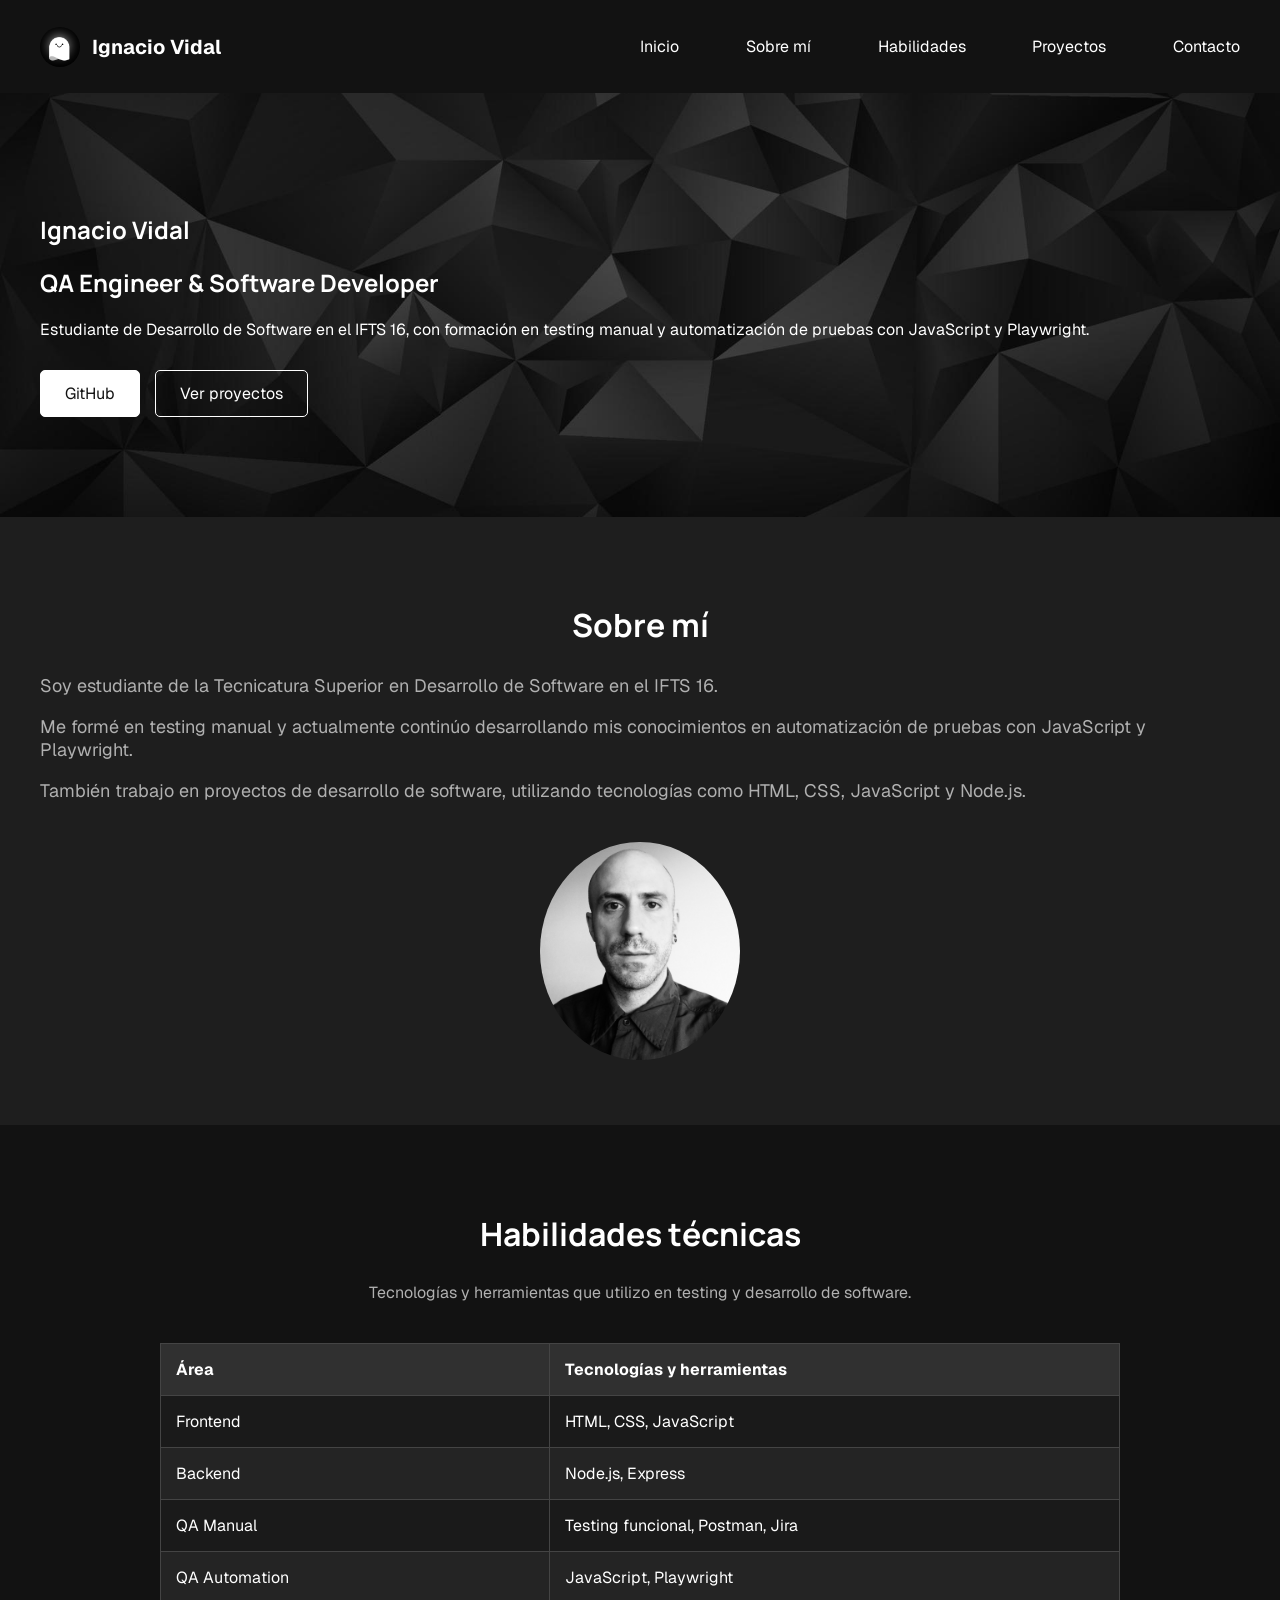
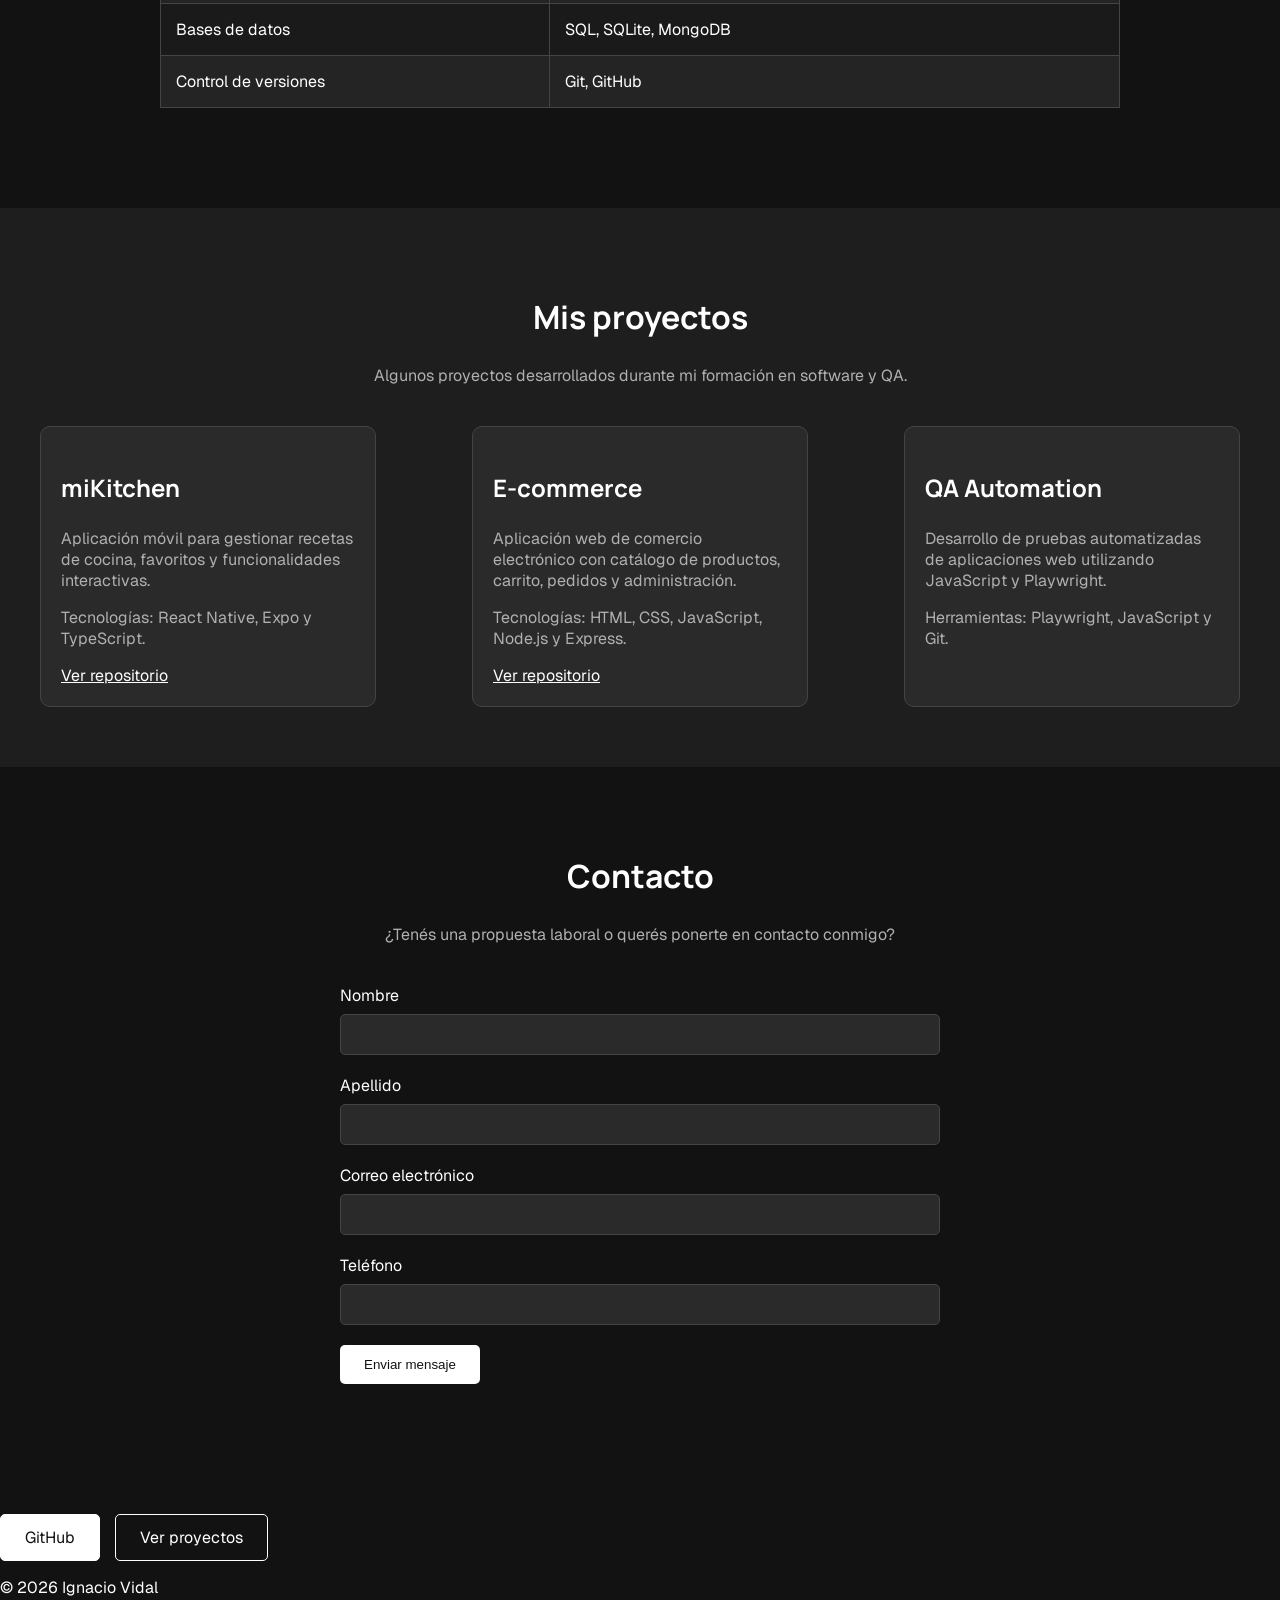
==== index.html @ 02740a3b "feat: improve portfolio design and responsive layout" ====
<!doctype html>
<html lang="es">
  <head>
    <meta charset="UTF-8" />
    <meta name="viewport" content="width=device-width, initial-scale=1.0" />

    <title>Ignacio Vidal | QA Engineer & Software Developer</title>

    <!-- Tipografías de Google Fonts -->
    <link rel="preconnect" href="https://fonts.googleapis.com" />
    <link rel="preconnect" href="https://fonts.gstatic.com" crossorigin />

    <link
      href="https://fonts.googleapis.com/css2?family=Geist:wght@400;500;600;700&family=Manrope:wght@400;500;600;700;800&display=swap"
      rel="stylesheet"
    />

    <!-- Favicon -->
    <link rel="icon" type="image/jpeg" href="./assets/img/logo.jpg" />

    <!-- CSS externo -->
    <link rel="stylesheet" href="./css/styles.css" />
  </head>
  <body>
    <!-- Encabezado y navegación -->

    <!-- Encabezado -->
    <header>
      <!-- Nombre del portfolio -->

      <div class="logo-container">
        <img src="./assets/img/logo.jpg" alt="Logo de Ignacio Vidal" />
        <p>Ignacio Vidal</p>
      </div>

      <!-- Menú de navegación -->
      <nav>
        <ul>
          <li><a href="#inicio">Inicio</a></li>
          <li><a href="#sobre-mi">Sobre mí</a></li>
          <li><a href="#habilidades">Habilidades</a></li>
          <li><a href="#proyectos">Proyectos</a></li>
          <li><a href="#contacto">Contacto</a></li>
        </ul>
      </nav>
    </header>

    <main>
      <!-- Sección de presentación -->
      <section id="inicio">
        <h1>Ignacio Vidal</h1>

        <h2>QA Engineer & Software Developer</h2>

        <p>
          Estudiante de Desarrollo de Software en el IFTS 16, con formación en
          testing manual y automatización de pruebas con JavaScript y
          Playwright.
        </p>

        <div class="enlaces-profesionales">
          <a
            href="https://github.com/ignaci0vidal"
            target="_blank"
            class="btn-primario"
          >
            GitHub
          </a>

          <a href="#proyectos" class="btn-secundario"> Ver proyectos </a>
        </div>
      </section>

      <!-- Sección Sobre mí -->
      <section id="sobre-mi">
        <h2>Sobre mí</h2>

        <p>
          Soy estudiante de la Tecnicatura Superior en Desarrollo de Software en
          el IFTS 16.
        </p>

        <p>
          Me formé en testing manual y actualmente continúo desarrollando mis
          conocimientos en automatización de pruebas con JavaScript y
          Playwright.
        </p>

        <p>
          También trabajo en proyectos de desarrollo de software, utilizando
          tecnologías como HTML, CSS, JavaScript y Node.js.
        </p>

        <div class="foto-perfil">
          <img
            src="./assets/img/perfil.jpg"
            alt="Fotografía de Ignacio Vidal"
          />
        </div>
      </section>

      <!-- Sección Habilidades -->
      <section id="habilidades">
        <h2>Habilidades técnicas</h2>

        <p>
          Tecnologías y herramientas que utilizo en testing y desarrollo de
          software.
        </p>

        <table>
          <thead>
            <tr>
              <th>Área</th>
              <th>Tecnologías y herramientas</th>
            </tr>
          </thead>

          <tbody>
            <tr>
              <td>Frontend</td>
              <td>HTML, CSS, JavaScript</td>
            </tr>

            <tr>
              <td>Backend</td>
              <td>Node.js, Express</td>
            </tr>

            <tr>
              <td>QA Manual</td>
              <td>Testing funcional, Postman, Jira</td>
            </tr>

            <tr>
              <td>QA Automation</td>
              <td>JavaScript, Playwright</td>
            </tr>

            <tr>
              <td>Bases de datos</td>
              <td>SQL, SQLite, MongoDB</td>
            </tr>

            <tr>
              <td>Control de versiones</td>
              <td>Git, GitHub</td>
            </tr>
          </tbody>
        </table>
      </section>

      <!-- Sección Proyectos -->
      <section id="proyectos">
        <h2>Mis proyectos</h2>

        <p>
          Algunos proyectos desarrollados durante mi formación en software y QA.
        </p>

        <!-- Contenedor de proyectos -->
        <div class="contenedor-proyectos">
          <!-- Proyecto 1 -->
          <div class="proyecto">
            <h3>miKitchen</h3>

            <p>
              Aplicación móvil para gestionar recetas de cocina, favoritos y
              funcionalidades interactivas.
            </p>

            <p>Tecnologías: React Native, Expo y TypeScript.</p>

            <a
              href="https://github.com/ignaci0vidal/ProyectoFinalMobile"
              target="_blank"
            >
              Ver repositorio
            </a>
          </div>

          <!-- Proyecto 2 -->
          <div class="proyecto">
            <h3>E-commerce</h3>

            <p>
              Aplicación web de comercio electrónico con catálogo de productos,
              carrito, pedidos y administración.
            </p>

            <p>Tecnologías: HTML, CSS, JavaScript, Node.js y Express.</p>

            <a
              href="https://github.com/LuCorral/IFT16--Ing.Software-Ecommerce"
              target="_blank"
            >
              Ver repositorio
            </a>
          </div>

          <!-- Proyecto 3 -->
          <div class="proyecto">
            <h3>QA Automation</h3>

            <p>
              Desarrollo de pruebas automatizadas de aplicaciones web utilizando
              JavaScript y Playwright.
            </p>

            <p>Herramientas: Playwright, JavaScript y Git.</p>
          </div>
        </div>
      </section>

      <!-- Sección Contacto -->
      <section id="contacto">
        <h2>Contacto</h2>

        <p>
          ¿Tenés una propuesta laboral o querés ponerte en contacto conmigo?
        </p>

        <!-- Formulario de contacto -->
        <form>
          <div>
            <label for="nombre">Nombre</label>
            <input type="text" id="nombre" name="nombre" />
          </div>

          <div>
            <label for="apellido">Apellido</label>
            <input type="text" id="apellido" name="apellido" />
          </div>

          <div>
            <label for="email">Correo electrónico</label>
            <input type="email" id="email" name="email" />
          </div>

          <div>
            <label for="telefono">Teléfono</label>
            <input type="tel" id="telefono" name="telefono" />
          </div>

          <button type="button">Enviar mensaje</button>
        </form>
      </section>

      <!-- Enlaces de la portada -->
      <div class="enlaces-profesionales">
        <a
          href="https://github.com/ignaci0vidal"
          target="_blank"
          class="btn-primario"
        >
          GitHub
        </a>

        <a href="#proyectos" class="btn-secundario"> Ver proyectos </a>
      </div>
    </main>

    <!-- Pie de página -->
    <footer>
      <p>© 2026 Ignacio Vidal</p>
    </footer>
  </body>
</html>
---- css/styles.css ----
/* Estilos generales */

* {
  box-sizing: border-box;
}

body {
  margin: 0;
  font-family: 'Geist', Arial, sans-serif;
  background-color: #121212;
  color: #ffffff;
}
/* Tipografía de títulos */

h1,
h2,
h3 {
  font-family: 'Manrope', Arial, sans-serif;
  font-weight: 700;
}

/* Sección de inicio */

#inicio {
  padding: 100px 40px;
  background-image: url('../assets/img/banner.jpg');
  background-size: cover;
  background-position: center;
  background-repeat: no-repeat;
}

/* Encabezado */

header {
  display: flex;
  align-items: center;
  justify-content: space-between;
  padding: 20px 40px;
}

/* Logo del encabezado */

.logo-container {
  display: flex;
  align-items: center;
  gap: 12px;
  font-size: 20px;
  font-weight: bold;
}

.logo-container img {
  width: 40px;
  height: 40px;
  border-radius: 50%;
}

.logo-container p {
  margin: 0;
}

header nav {
  width: 50%;
}

header ul {
  display: flex;
  justify-content: space-between;
  list-style-type: none;
  padding-left: 0;
}

header a {
  color: #ffffff;
  text-decoration: none;
}

/* Sección Sobre mí */

#sobre-mi {
  background-color: #1e1e1e;
  padding: 60px 40px;
}

#sobre-mi h2 {
  font-size: 2rem;
  text-align: center;
}

#sobre-mi p {
  color: #b0b0b0;
  font-size: 18px;
}

.foto-perfil {
  text-align: center;
  margin-top: 40px;
}

.foto-perfil img {
  width: 200px;
  border-radius: 50%;
}

/* Sección Habilidades */

#habilidades {
  padding: 60px 40px;
}

#habilidades h2 {
  font-size: 2rem;
  text-align: center;
}

#habilidades p {
  color: #b0b0b0;
  text-align: center;
}

/* Tabla de tecnologías */

table {
  width: 80%;
  margin: 40px auto;
  border-collapse: collapse;
}

th,
td {
  padding: 15px;
  border: 1px solid #444444;
  text-align: left;
}

th {
  background-color: #303030;
  color: #ffffff;
}

/* Filas pares */
tr:nth-child(even) {
  background-color: #242424;
}

/* Filas impares */
tr:nth-child(odd) {
  background-color: #1a1a1a;
}

/* Sección Proyectos */

#proyectos {
  background-color: #1e1e1e;
  padding: 60px 40px;
}

#proyectos h2 {
  font-size: 2rem;
  text-align: center;
}

#proyectos > p {
  text-align: center;
  color: #b0b0b0;
}

/* Contenedor de tarjetas */

.contenedor-proyectos {
  display: flex;
  justify-content: space-between;
  margin-top: 40px;
}

/* Tarjetas individuales */

.proyecto {
  background-color: #2a2a2a;
  width: 28%;
  padding: 20px;
  border: 1px solid #444444;
  border-radius: 10px;
}

.proyecto h3 {
  font-size: 24px;
}

.proyecto p {
  color: #b0b0b0;
}

.proyecto a {
  color: #ffffff;
}

/* Sección Contacto */

#contacto {
  padding: 60px 40px;
  text-align: center;
}

#contacto h2 {
  font-size: 2rem;
}

#contacto p {
  color: #b0b0b0;
}

/* Formulario */

form {
  width: 50%;
  margin: 40px auto;
  text-align: left;
}

form div {
  margin-bottom: 20px;
}

form label {
  display: block;
  margin-bottom: 8px;
}

form input {
  width: 100%;
  padding: 12px;
  background-color: #2a2a2a;
  color: #ffffff;
  border: 1px solid #444444;
  border-radius: 5px;
  box-sizing: border-box;
}

form button {
  background-color: #ffffff;
  color: #121212;
  padding: 12px 24px;
  border: none;
  border-radius: 5px;
}

/* Enlaces de la portada */

.enlaces-profesionales {
  display: flex;
  gap: 15px;
  margin-top: 30px;
}

/* Botón principal */

.btn-primario:link,
.btn-primario:visited {
  background-color: #ffffff;
  color: #121212;
  padding: 12px 24px;
  border: 1px solid #ffffff;
  border-radius: 5px;
  text-decoration: none;
}

/* Botón secundario */

.btn-secundario:link,
.btn-secundario:visited {
  background-color: transparent;
  color: #ffffff;
  padding: 12px 24px;
  border: 1px solid #ffffff;
  border-radius: 5px;
  text-decoration: none;
}

/* Efecto al pasar el mouse */

.btn-primario:hover {
  background-color: #cccccc;
}

.btn-secundario:hover {
  background-color: #333333;
}

/* Efecto al presionar */

.btn-primario:active,
.btn-secundario:active {
  opacity: 0.6;
}

/*//////////////// responsive ////////////////*/

/* Tablet vertical */

@media (max-width: 768px) {
  header {
    flex-direction: column;
    align-items: center;
  }

  header nav {
    width: 100%;
  }

  header ul {
    flex-wrap: wrap;
    justify-content: center;
    gap: 15px;
  }

  .contenedor-proyectos {
    flex-wrap: wrap;
    justify-content: center;
  }

  .proyecto {
    width: 40%;
  }

  form {
    width: 80%;
  }
}

/*MOBILE 480px */

@media (max-width: 480px) {
  /* Encabezado */
  header {
    padding: 20px;
  }

  header ul {
    flex-wrap: wrap;
    justify-content: center;
    gap: 15px;
  }

  /* Secciones */
  #inicio,
  #sobre-mi,
  #habilidades,
  #proyectos,
  #contacto {
    padding: 40px 20px;
  }

  /* Títulos */
  #inicio h1 {
    font-size: 2rem;
  }

  #inicio h2 {
    font-size: 1.5rem;
  }

  /* Proyectos */
  .contenedor-proyectos {
    flex-direction: column;
    align-items: center;
  }

  .proyecto {
    width: 100%;
  }

  /* Tabla */
  table {
    width: 100%;
  }

  th,
  td {
    padding: 8px;
    font-size: 14px;
  }

  /* Formulario */
  form {
    width: 100%;
  }
}
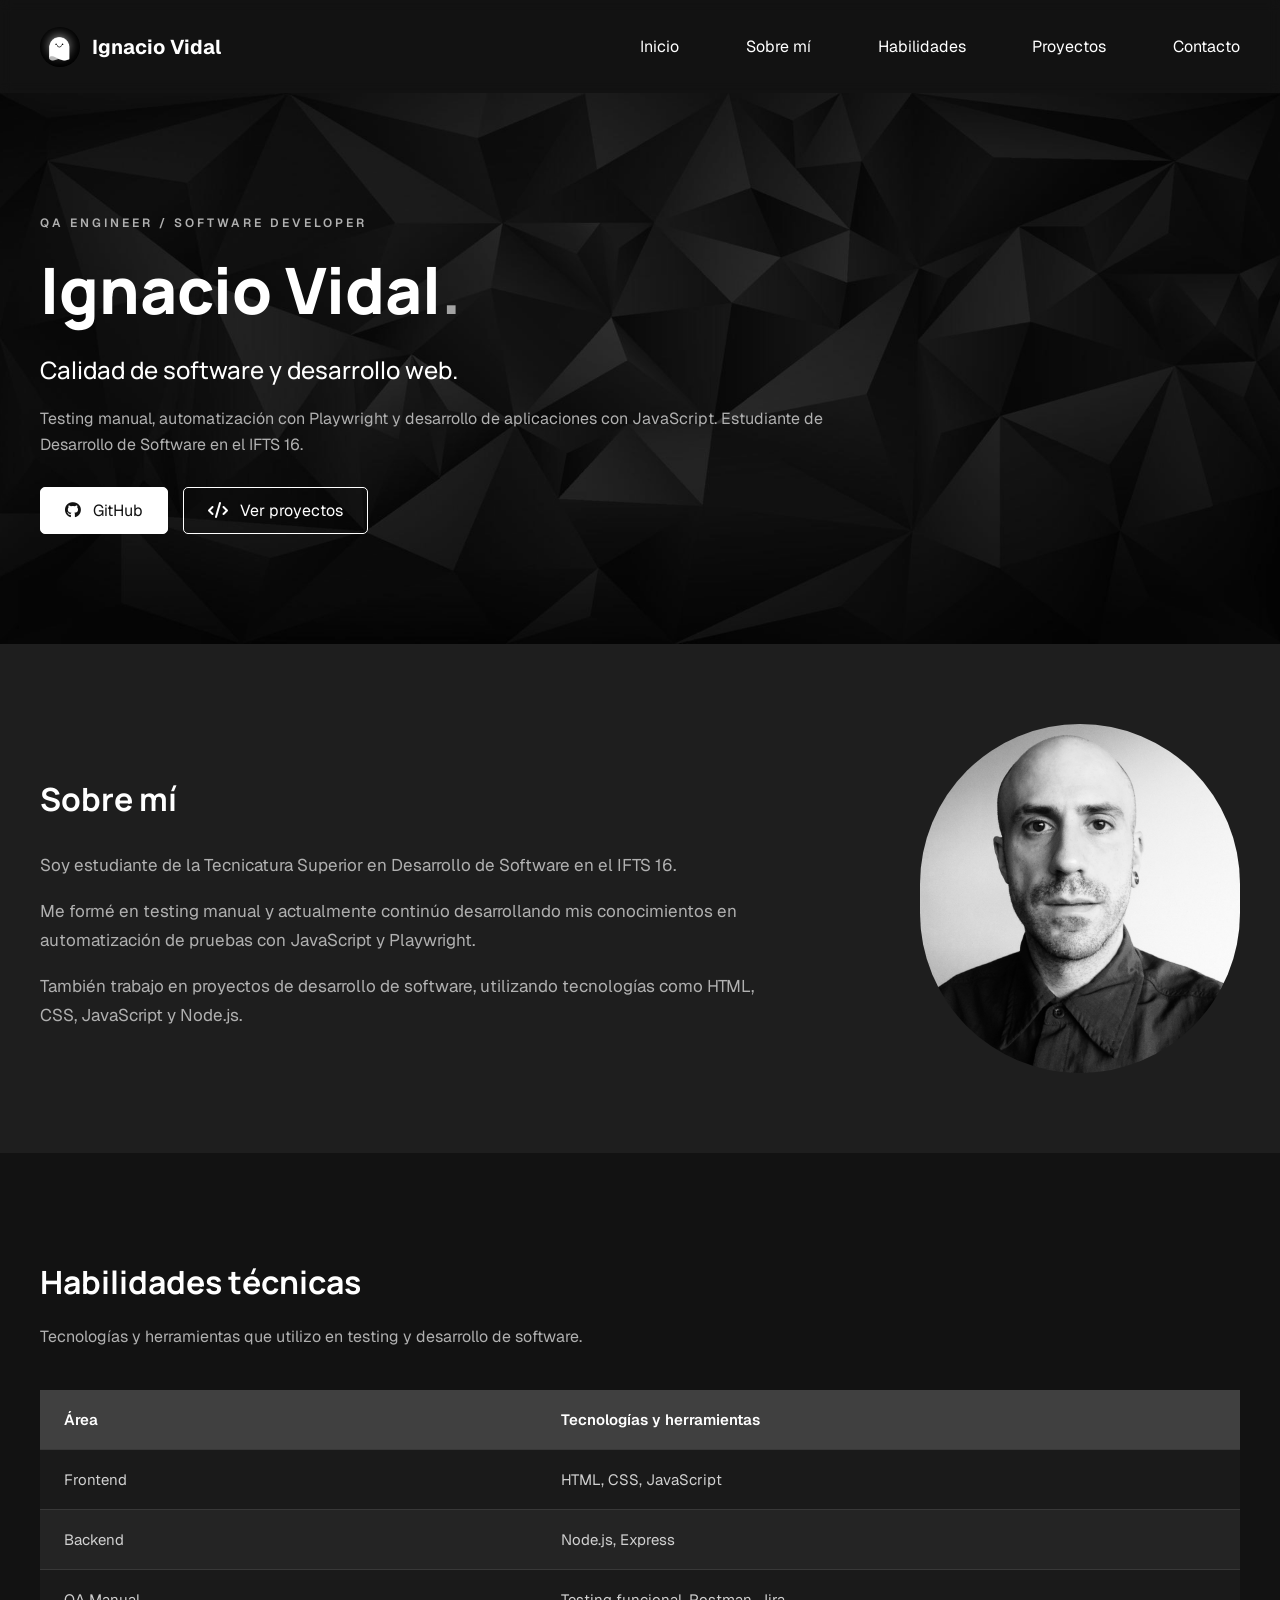
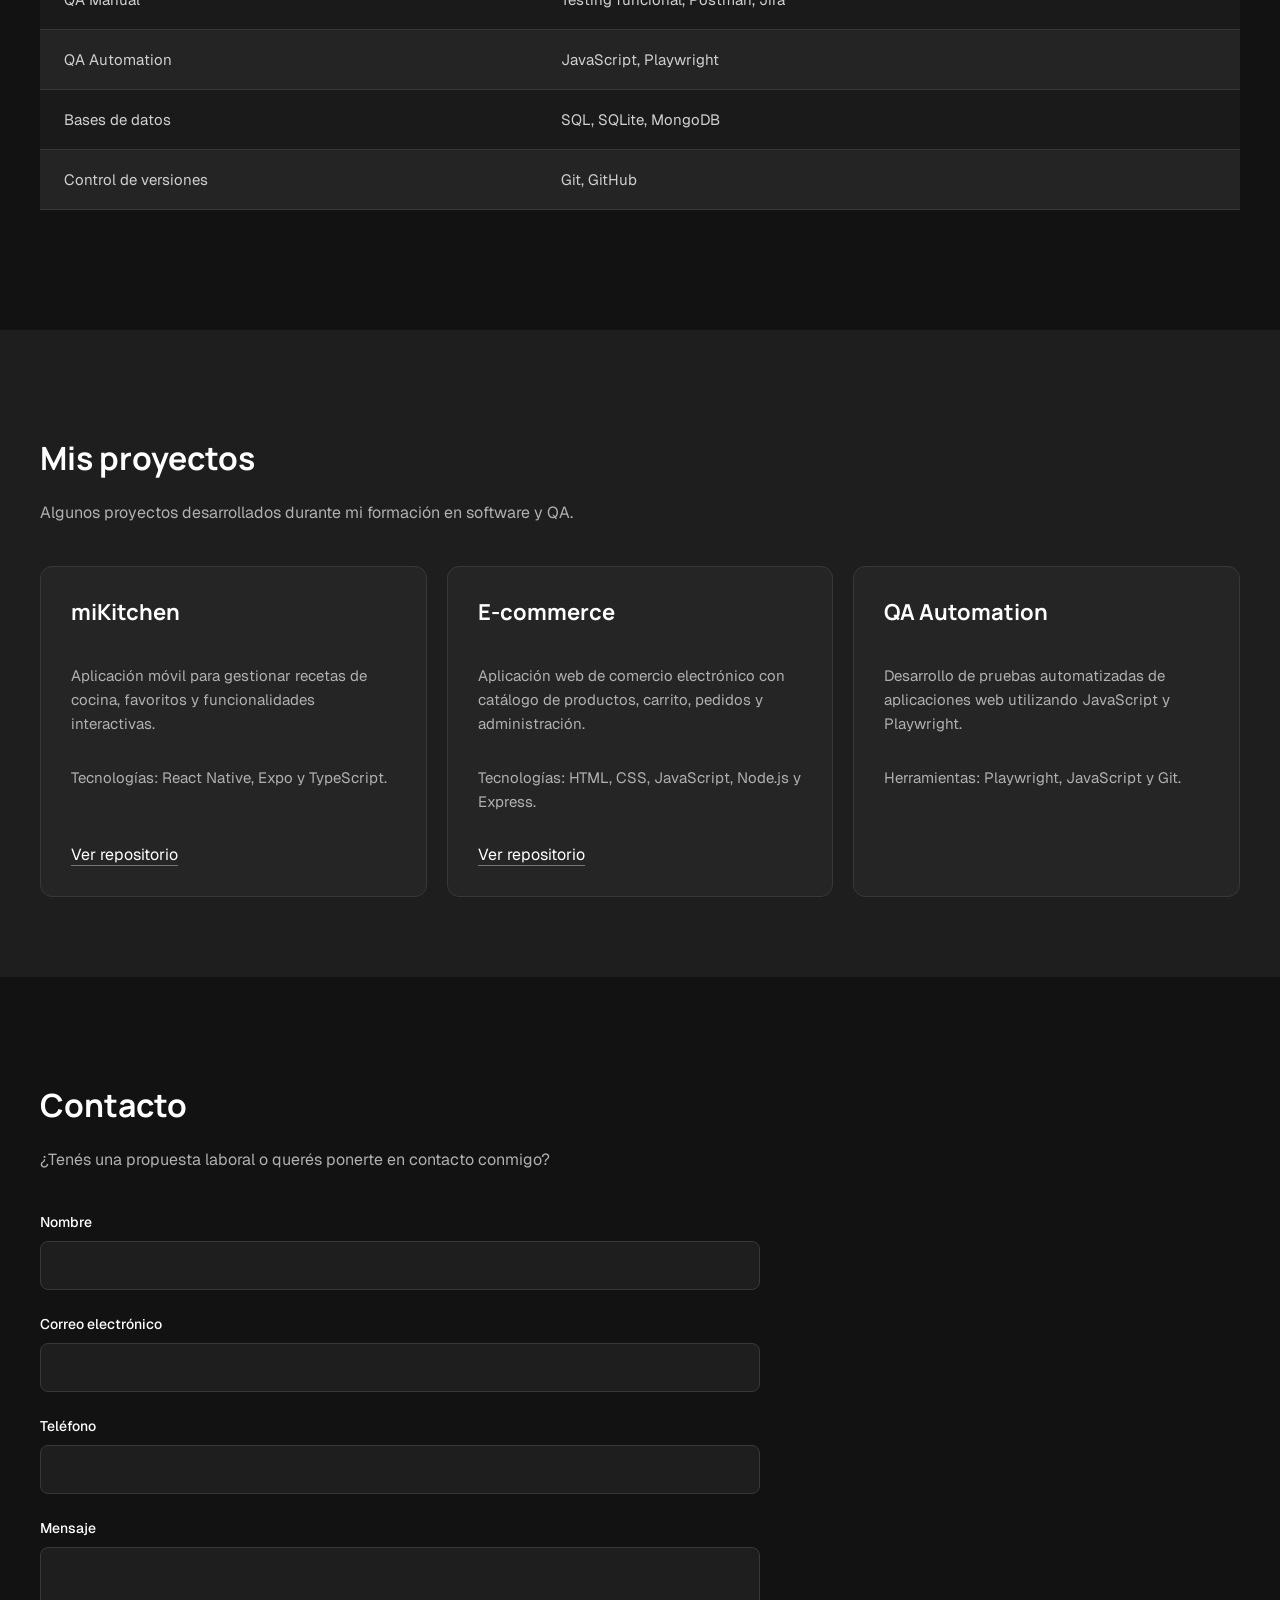
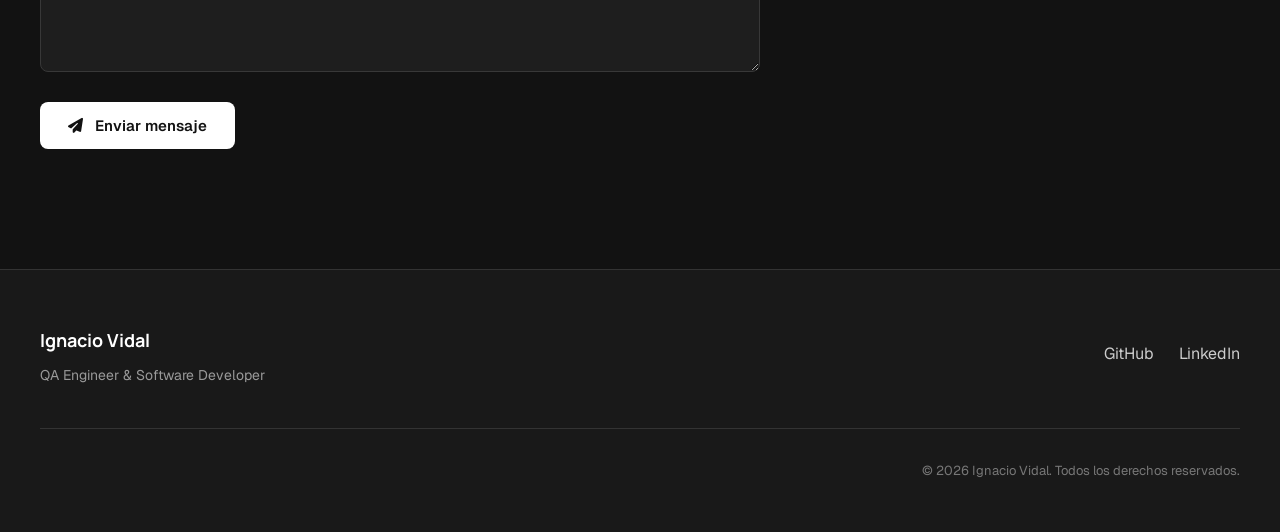
==== commit d6b58332: "mejoras globales" ====
--- a/index.html
+++ b/index.html
@@ -17,10 +17,16 @@
 
     <!-- Favicon -->
     <link rel="icon" type="image/jpeg" href="./assets/img/logo.jpg" />
+    <!-- Iconos Font Awesome -->
+    <link
+      rel="stylesheet"
+      href="https://cdnjs.cloudflare.com/ajax/libs/font-awesome/6.7.2/css/all.min.css"
+    />
 
     <!-- CSS externo -->
     <link rel="stylesheet" href="./css/styles.css" />
   </head>
+
   <body>
     <!-- Encabezado y navegación -->
 
@@ -47,55 +53,70 @@
 
     <main>
       <!-- Sección de presentación -->
+
+      <!-- Sección de presentación -->
       <section id="inicio">
-        <h1>Ignacio Vidal</h1>
-
-        <h2>QA Engineer & Software Developer</h2>
-
-        <p>
-          Estudiante de Desarrollo de Software en el IFTS 16, con formación en
-          testing manual y automatización de pruebas con JavaScript y
-          Playwright.
-        </p>
-
-        <div class="enlaces-profesionales">
-          <a
-            href="https://github.com/ignaci0vidal"
-            target="_blank"
-            class="btn-primario"
-          >
-            GitHub
-          </a>
-
-          <a href="#proyectos" class="btn-secundario"> Ver proyectos </a>
-        </div>
-      </section>
-
-      <!-- Sección Sobre mí -->
+        <div class="presentacion">
+          <p class="presentacion-etiqueta">QA ENGINEER / SOFTWARE DEVELOPER</p>
+
+          <h1>Ignacio Vidal<span class="punto">.</span></h1>
+
+          <h2>Calidad de software y desarrollo web.</h2>
+
+          <p class="presentacion-descripcion">
+            Testing manual, automatización con Playwright y desarrollo de
+            aplicaciones con JavaScript. Estudiante de Desarrollo de Software en
+            el IFTS 16.
+          </p>
+
+          
+<div class="enlaces-profesionales">
+
+    <a href="https://github.com/ignaci0vidal"
+       target="_blank"
+       class="btn-primario">
+        <i class="fa-brands fa-github"></i>
+        GitHub
+    </a>
+
+    <a href="#proyectos"
+       class="btn-secundario">
+        <i class="fa-solid fa-code"></i>
+        Ver proyectos
+    </a>
+
+</div>
+
+      </section>
+
       <section id="sobre-mi">
-        <h2>Sobre mí</h2>
-
-        <p>
-          Soy estudiante de la Tecnicatura Superior en Desarrollo de Software en
-          el IFTS 16.
-        </p>
-
-        <p>
-          Me formé en testing manual y actualmente continúo desarrollando mis
-          conocimientos en automatización de pruebas con JavaScript y
-          Playwright.
-        </p>
-
-        <p>
-          También trabajo en proyectos de desarrollo de software, utilizando
-          tecnologías como HTML, CSS, JavaScript y Node.js.
-        </p>
-
-        <div class="foto-perfil">
-          <img
-            src="./assets/img/perfil.jpg"
-            alt="Fotografía de Ignacio Vidal"
-          />
+        <div class="contenedor-sobre-mi">
+          <div class="sobre-mi-texto">
+            <h2>Sobre mí</h2>
+
+            <p>
+              Soy estudiante de la Tecnicatura Superior en Desarrollo de
+              Software en el IFTS 16.
+            </p>
+
+            <p>
+              Me formé en testing manual y actualmente continúo desarrollando
+              mis conocimientos en automatización de pruebas con JavaScript y
+              Playwright.
+            </p>
+
+            <p>
+              También trabajo en proyectos de desarrollo de software, utilizando
+              tecnologías como HTML, CSS, JavaScript y Node.js.
+            </p>
+          </div>
+
+          <div class="foto-perfil">
+            <img
+              src="./assets/img/perfil.jpg"
+              alt="Fotografía de Ignacio Vidal"
+            />
+          </div>
         </div>
       </section>
 
@@ -222,47 +243,65 @@
 
         <!-- Formulario de contacto -->
         <form>
-          <div>
-            <label for="nombre">Nombre</label>
-            <input type="text" id="nombre" name="nombre" />
-          </div>
-
-          <div>
-            <label for="apellido">Apellido</label>
-            <input type="text" id="apellido" name="apellido" />
-          </div>
-
-          <div>
-            <label for="email">Correo electrónico</label>
-            <input type="email" id="email" name="email" />
-          </div>
-
-          <div>
-            <label for="telefono">Teléfono</label>
-            <input type="tel" id="telefono" name="telefono" />
-          </div>
-
-          <button type="button">Enviar mensaje</button>
+          <!-- Formulario de contacto -->
+          <form>
+            <div>
+              <label for="nombre">Nombre</label>
+              <input type="text" id="nombre" name="nombre" />
+            </div>
+
+            <div>
+              <label for="email">Correo electrónico</label>
+              <input type="email" id="email" name="email" />
+            </div>
+
+            <div>
+              <label for="telefono">Teléfono</label>
+              <input type="tel" id="telefono" name="telefono" />
+            </div>
+
+            <div>
+              <label for="mensaje">Mensaje</label>
+              <textarea id="mensaje" name="mensaje" rows="5"></textarea>
+            </div>
+
+            <button type="button">
+    <i class="fa-solid fa-paper-plane"></i>
+    Enviar mensaje
+</button>
+          </form>
         </form>
       </section>
-
-      <!-- Enlaces de la portada -->
-      <div class="enlaces-profesionales">
-        <a
-          href="https://github.com/ignaci0vidal"
-          target="_blank"
-          class="btn-primario"
-        >
-          GitHub
-        </a>
-
-        <a href="#proyectos" class="btn-secundario"> Ver proyectos </a>
-      </div>
     </main>
 
     <!-- Pie de página -->
     <footer>
-      <p>© 2026 Ignacio Vidal</p>
+      <div class="footer-contenido">
+        <!-- Información personal -->
+        <div class="footer-info">
+          <h3>Ignacio Vidal</h3>
+          <p>QA Engineer & Software Developer</p>
+        </div>
+
+        <!-- Enlaces profesionales -->
+        <nav class="footer-enlaces">
+          <ul>
+            <li>
+              <a href="https://github.com/ignaci0vidal" target="_blank">
+                GitHub
+              </a>
+            </li>
+
+            <li>
+              <a href="https://www.linkedin.com/" target="_blank"> LinkedIn </a>
+            </li>
+          </ul>
+        </nav>
+      </div>
+
+      <div class="footer-copyright">
+        <p>© 2026 Ignacio Vidal. Todos los derechos reservados.</p>
+      </div>
     </footer>
   </body>
 </html>
--- a/css/styles.css
+++ b/css/styles.css
@@ -19,229 +19,405 @@
   font-weight: 700;
 }
 
-/* Sección de inicio */
+/* Encabezado */
+
+header {
+  display: flex;
+  align-items: center;
+  justify-content: space-between;
+  padding: 20px 40px;
+
+  position: sticky;
+  top: 0;
+  z-index: 10;
+
+  background-color: rgba(0, 0, 0, 0);
+  backdrop-filter: blur(6px);
+}
+
+/* Logo del encabezado */
+
+.logo-container {
+  display: flex;
+  align-items: center;
+  gap: 12px;
+  font-size: 20px;
+  font-weight: bold;
+}
+
+.logo-container img {
+  width: 40px;
+  height: 40px;
+  border-radius: 50%;
+}
+
+.logo-container p {
+  margin: 0;
+}
+
+header nav {
+  width: 50%;
+}
+
+header ul {
+  display: flex;
+  justify-content: space-between;
+  list-style-type: none;
+  padding-left: 0;
+}
+
+header a {
+  color: #ffffff;
+  text-decoration: none;
+}
+/*//////////////// PORTADA ////////////////*/
 
 #inicio {
-  padding: 100px 40px;
+  position: relative;
+  padding: 110px 40px;
   background-image: url('../assets/img/banner.jpg');
   background-size: cover;
   background-position: center;
   background-repeat: no-repeat;
 }
 
-/* Encabezado */
-
-header {
-  display: flex;
+/* Capa oscura sobre el banner */
+
+#inicio::before {
+  content: '';
+  position: absolute;
+  top: 0;
+  left: 0;
+  width: 100%;
+  height: 100%;
+  background-color: #000000;
+  opacity: 0.35;
+  z-index: 1;
+}
+
+/* Contenido por encima del fondo */
+
+.presentacion {
+  position: relative;
+  z-index: 2;
+  width: 70%;
+}
+
+.presentacion {
+  width: 70%;
+}
+
+.presentacion-etiqueta {
+  font-size: 12px;
+  font-weight: 600;
+  letter-spacing: 3px;
+  color: #b0b0b0;
+}
+
+#inicio h1 {
+  font-family: 'Manrope', Arial, sans-serif;
+  font-size: 4rem;
+  font-weight: 800;
+  margin: 15px 0;
+}
+
+.punto {
+  color: #a3a3a3;
+}
+
+#inicio h2 {
+  font-size: 1.5rem;
+  font-weight: 500;
+  margin-bottom: 20px;
+}
+
+.presentacion-descripcion {
+  color: #b0b0b0;
+  font-size: 16px;
+  line-height: 1.6;
+}
+/* Sección Sobre mí */
+
+#sobre-mi {
+  background-color: #1e1e1e;
+  padding: 80px 40px;
+}
+
+.contenedor-sobre-mi {
+  display: flex;
+  flex-direction: row;
+  flex-wrap: nowrap;
   align-items: center;
   justify-content: space-between;
-  padding: 20px 40px;
-}
-
-/* Logo del encabezado */
-
-.logo-container {
+  gap: 60px;
+}
+
+.sobre-mi-texto {
+  width: 65%;
+}
+
+.sobre-mi-texto h2 {
+  font-size: 2rem;
+  text-align: left;
+  margin-bottom: 30px;
+}
+
+.sobre-mi-texto p {
+  color: #b0b0b0;
+  font-size: 17px;
+  line-height: 1.7;
+}
+
+.foto-perfil {
+  width: 30%;
+  display: flex;
+  justify-content: flex-end;
+}
+
+.foto-perfil img {
+  width: 100%;
+  max-width: 320px;
+  display: block;
+  border-radius: 999px;
+}
+
+/* Contenedor principal */
+
+.contenedor-sobre-mi {
   display: flex;
   align-items: center;
-  gap: 12px;
-  font-size: 20px;
-  font-weight: bold;
-}
-
-.logo-container img {
-  width: 40px;
-  height: 40px;
-  border-radius: 50%;
-}
-
-.logo-container p {
-  margin: 0;
-}
-
-header nav {
-  width: 50%;
-}
-
-header ul {
-  display: flex;
   justify-content: space-between;
-  list-style-type: none;
-  padding-left: 0;
-}
-
-header a {
+  gap: 60px;
+}
+
+/* Descripción */
+
+.sobre-mi-texto {
+  width: 60%;
+}
+
+.sobre-mi-texto h2 {
+  font-size: 2rem;
+  text-align: left;
+  margin-bottom: 30px;
+}
+
+.sobre-mi-texto p {
+  color: #b0b0b0;
+  font-size: 17px;
+  line-height: 1.7;
+}
+
+/* Fotografía */
+
+.foto-perfil {
+  width: 30%;
+  text-align: center;
+}
+
+/* Sección Habilidades */
+
+#habilidades {
+  padding: 80px 40px;
+}
+
+/* Título y descripción */
+
+#habilidades h2 {
+  font-size: 2rem;
+  text-align: left;
+  margin-bottom: 20px;
+}
+
+#habilidades p {
+  color: #b0b0b0;
+  text-align: left;
+  line-height: 1.6;
+}
+
+/* Tabla de tecnologías */
+
+table {
+  width: 100%;
+  margin: 40px 0;
+  border-collapse: collapse;
+  font-family: 'Geist', Arial, sans-serif;
+}
+
+/* Celdas */
+
+th,
+td {
+  padding: 20px 24px;
+  text-align: left;
+  border: none;
+  border-bottom: 1px solid #383838;
+}
+
+/* Encabezado */
+
+th {
+  background-color: #404040;
+  color: #ffffff;
+  font-size: 15px;
+  font-weight: 600;
+}
+
+/* Contenido */
+
+td {
+  color: #d0d0d0;
+  font-size: 15px;
+}
+
+/* Filas pares */
+
+tbody tr:nth-child(even) {
+  background-color: #242424;
+}
+
+/* Filas impares */
+
+tbody tr:nth-child(odd) {
+  background-color: #1a1a1a;
+}
+
+/* Sección Proyectos */
+
+#proyectos {
+  background-color: #1e1e1e;
+  padding: 80px 40px;
+}
+
+#proyectos h2 {
+  font-size: 2rem;
+  text-align: left;
+  margin-bottom: 20px;
+}
+
+#proyectos > p {
+  color: #b0b0b0;
+  text-align: left;
+  line-height: 1.6;
+}
+
+/* Contenedor de proyectos */
+
+.contenedor-proyectos {
+  display: flex;
+  justify-content: space-between;
+  gap: 20px;
+  margin-top: 40px;
+}
+
+/* Tarjetas */
+
+.proyecto {
+  display: flex;
+  flex-direction: column;
+  width: 33%;
+  padding: 30px;
+  background-color: #252525;
+  border: 1px solid #383838;
+  border-radius: 12px;
+}
+
+.proyecto h3 {
+  font-size: 22px;
+  margin-top: 0;
+}
+
+.proyecto p {
+  color: #b0b0b0;
+  font-size: 15px;
+  line-height: 1.6;
+}
+
+.proyecto a {
   color: #ffffff;
   text-decoration: none;
-}
-
-/* Sección Sobre mí */
-
-#sobre-mi {
-  background-color: #1e1e1e;
-  padding: 60px 40px;
-}
-
-#sobre-mi h2 {
-  font-size: 2rem;
-  text-align: center;
-}
-
-#sobre-mi p {
-  color: #b0b0b0;
-  font-size: 18px;
-}
-
-.foto-perfil {
-  text-align: center;
-  margin-top: 40px;
-}
-
-.foto-perfil img {
-  width: 200px;
-  border-radius: 50%;
-}
-
-/* Sección Habilidades */
-
-#habilidades {
-  padding: 60px 40px;
-}
-
-#habilidades h2 {
-  font-size: 2rem;
-  text-align: center;
-}
-
-#habilidades p {
-  color: #b0b0b0;
-  text-align: center;
-}
-
-/* Tabla de tecnologías */
-
-table {
-  width: 80%;
-  margin: 40px auto;
-  border-collapse: collapse;
-}
-
-th,
-td {
-  padding: 15px;
-  border: 1px solid #444444;
-  text-align: left;
-}
-
-th {
-  background-color: #303030;
-  color: #ffffff;
-}
-
-/* Filas pares */
-tr:nth-child(even) {
-  background-color: #242424;
-}
-
-/* Filas impares */
-tr:nth-child(odd) {
-  background-color: #1a1a1a;
-}
-
-/* Sección Proyectos */
-
-#proyectos {
-  background-color: #1e1e1e;
-  padding: 60px 40px;
-}
-
-#proyectos h2 {
-  font-size: 2rem;
-  text-align: center;
-}
-
-#proyectos > p {
-  text-align: center;
-  color: #b0b0b0;
-}
-
-/* Contenedor de tarjetas */
-
-.contenedor-proyectos {
-  display: flex;
-  justify-content: space-between;
-  margin-top: 40px;
-}
-
-/* Tarjetas individuales */
-
-.proyecto {
-  background-color: #2a2a2a;
-  width: 28%;
-  padding: 20px;
-  border: 1px solid #444444;
-  border-radius: 10px;
-}
-
-.proyecto h3 {
-  font-size: 24px;
-}
-
-.proyecto p {
-  color: #b0b0b0;
-}
-
-.proyecto a {
-  color: #ffffff;
+  border-bottom: 1px solid #777777;
+  margin-top: auto;
+  padding-top: 15px;
+  align-self: flex-start;
+}
+
+.proyecto a:hover {
+  border-bottom-color: #ffffff;
 }
 
 /* Sección Contacto */
 
 #contacto {
-  padding: 60px 40px;
-  text-align: center;
+  padding: 80px 40px;
+  background-color: #121212;
 }
 
 #contacto h2 {
   font-size: 2rem;
-}
-
-#contacto p {
+  text-align: left;
+  margin-bottom: 20px;
+}
+
+#contacto > p {
   color: #b0b0b0;
+  text-align: left;
+  line-height: 1.6;
 }
 
 /* Formulario */
 
 form {
-  width: 50%;
-  margin: 40px auto;
-  text-align: left;
+  width: 60%;
+  margin: 40px 0;
 }
 
 form div {
-  margin-bottom: 20px;
+  margin-bottom: 25px;
 }
 
 form label {
   display: block;
-  margin-bottom: 8px;
-}
-
-form input {
+  margin-bottom: 10px;
+  font-size: 14px;
+  font-weight: 500;
+}
+
+form input,
+form textarea {
   width: 100%;
-  padding: 12px;
-  background-color: #2a2a2a;
+  padding: 14px;
+  font-family: 'Geist', Arial, sans-serif;
+  font-size: 15px;
+  background-color: #1e1e1e;
   color: #ffffff;
-  border: 1px solid #444444;
-  border-radius: 5px;
-  box-sizing: border-box;
+  border: 1px solid #383838;
+  border-radius: 8px;
+}
+
+form input:focus,
+form textarea:focus {
+  outline: 1px solid #888888;
+}
+form textarea {
+  width: 100%;
+  resize: vertical;
 }
 
 form button {
   background-color: #ffffff;
   color: #121212;
-  padding: 12px 24px;
+  padding: 14px 28px;
+  font-family: 'Geist', Arial, sans-serif;
+  font-size: 15px;
+  font-weight: 600;
   border: none;
-  border-radius: 5px;
+  border-radius: 8px;
+  cursor: pointer;
+}
+
+form button:hover {
+  background-color: #cccccc;
 }
 
 /* Enlaces de la portada */
@@ -293,6 +469,71 @@
   opacity: 0.6;
 }
 
+/*//////////////// FOOTER ////////////////*/
+
+footer {
+  background-color: #191919;
+  padding: 40px;
+  border-top: 1px solid #333333;
+}
+
+/* Contenido principal */
+
+.footer-contenido {
+  display: flex;
+  justify-content: space-between;
+  align-items: center;
+}
+
+.footer-info h3 {
+  font-size: 18px;
+  margin-bottom: 8px;
+}
+
+.footer-info p {
+  color: #999999;
+  font-size: 14px;
+}
+
+/* Enlaces */
+
+.footer-enlaces ul {
+  display: flex;
+  gap: 25px;
+  list-style-type: none;
+  padding: 0;
+}
+
+.footer-enlaces a {
+  color: #cccccc;
+  text-decoration: none;
+}
+
+.footer-enlaces a:hover {
+  color: #ffffff;
+}
+
+/* Copyright */
+
+.footer-copyright {
+  margin-top: 30px;
+  padding-top: 20px;
+  border-top: 1px solid #333333;
+}
+
+.footer-copyright p {
+  color: #777777;
+  font-size: 13px;
+  text-align: right;
+}
+
+/* Espaciado de iconos */
+
+.enlaces-profesionales i,
+form button i {
+  margin-right: 8px;
+}
+
 /*//////////////// responsive ////////////////*/
 
 /* Tablet vertical */
@@ -326,6 +567,50 @@
     width: 80%;
   }
 }
+/* TABLET HORIZONTAL - 1080px */
+
+@media (max-width: 1080px) {
+  /* Encabezado */
+  header {
+    padding: 20px 30px;
+  }
+
+  header nav {
+    width: 60%;
+  }
+
+  header ul {
+    gap: 12px;
+  }
+
+  /* Portada */
+  .presentacion {
+    width: 85%;
+  }
+
+  #inicio h1 {
+    font-size: 3.5rem;
+  }
+
+  /* Sobre mí */
+  .contenedor-sobre-mi {
+    gap: 30px;
+  }
+
+  /* Proyectos */
+  .contenedor-proyectos {
+    gap: 15px;
+  }
+
+  .proyecto {
+    padding: 20px;
+  }
+
+  /* Contacto */
+  form {
+    width: 70%;
+  }
+}
 
 /*MOBILE 480px */
 
@@ -339,6 +624,11 @@
     flex-wrap: wrap;
     justify-content: center;
     gap: 15px;
+  }
+  /* Portada móvil */
+
+  .presentacion {
+    width: 100%;
   }
 
   /* Secciones */
@@ -376,12 +666,115 @@
 
   th,
   td {
-    padding: 8px;
-    font-size: 14px;
+    padding: 10px 8px;
+    font-size: 13px;
   }
 
   /* Formulario */
   form {
     width: 100%;
   }
-}
+  .contenedor-sobre-mi {
+    flex-direction: column;
+    gap: 30px;
+  }
+
+  .sobre-mi-texto {
+    width: 100%;
+  }
+
+  .foto-perfil {
+    width: 70%;
+    justify-content: center;
+  }
+
+  /* Footer móvil */
+
+  footer {
+    padding: 30px 20px;
+  }
+
+  .footer-contenido {
+    flex-direction: column;
+    align-items: flex-start;
+    gap: 20px;
+  }
+
+  .footer-copyright {
+    margin-top: 20px;
+  }
+}
+
+/* MOBILE 2 - 375px */
+
+@media (max-width: 375px) {
+  /* Encabezado */
+  header {
+    padding: 15px;
+  }
+
+  .logo-container {
+    font-size: 18px;
+  }
+
+  header ul {
+    gap: 10px;
+  }
+
+  header a {
+    font-size: 13px;
+  }
+
+  /* Secciones */
+  #inicio,
+  #sobre-mi,
+  #habilidades,
+  #proyectos,
+  #contacto {
+    padding: 30px 15px;
+  }
+
+  /* Portada */
+  .presentacion {
+    width: 100%;
+  }
+
+  #inicio h1 {
+    font-size: 1.8rem;
+  }
+
+  #inicio h2 {
+    font-size: 1.3rem;
+  }
+
+  .presentacion-etiqueta {
+    font-size: 10px;
+    letter-spacing: 2px;
+  }
+
+  .enlaces-profesionales {
+    flex-wrap: wrap;
+  }
+
+  /* Fotografía */
+  .foto-perfil {
+    width: 85%;
+  }
+
+  /* Tabla */
+  th,
+  td {
+    padding: 8px 6px;
+    font-size: 12px;
+  }
+
+  /* Proyectos */
+  .proyecto {
+    padding: 20px;
+  }
+
+  /* Footer */
+  footer {
+    padding: 25px 15px;
+  }
+}
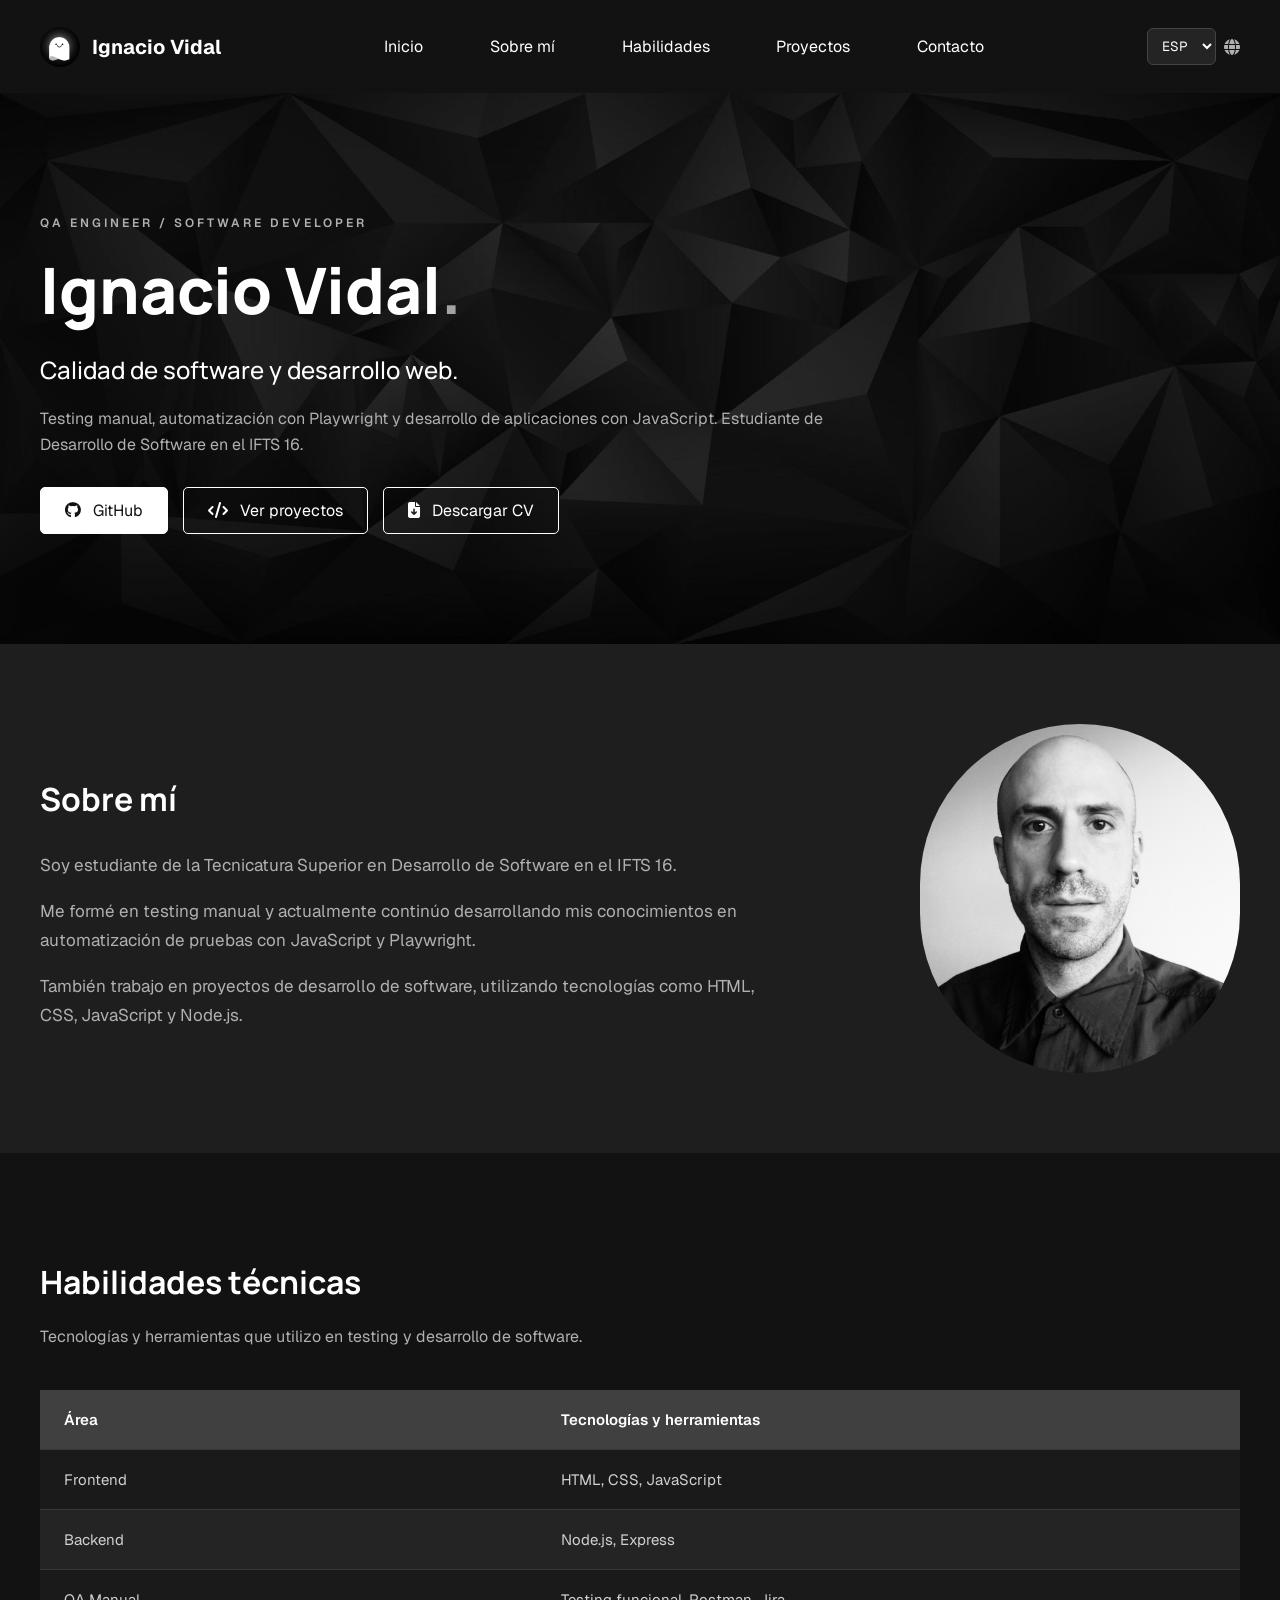
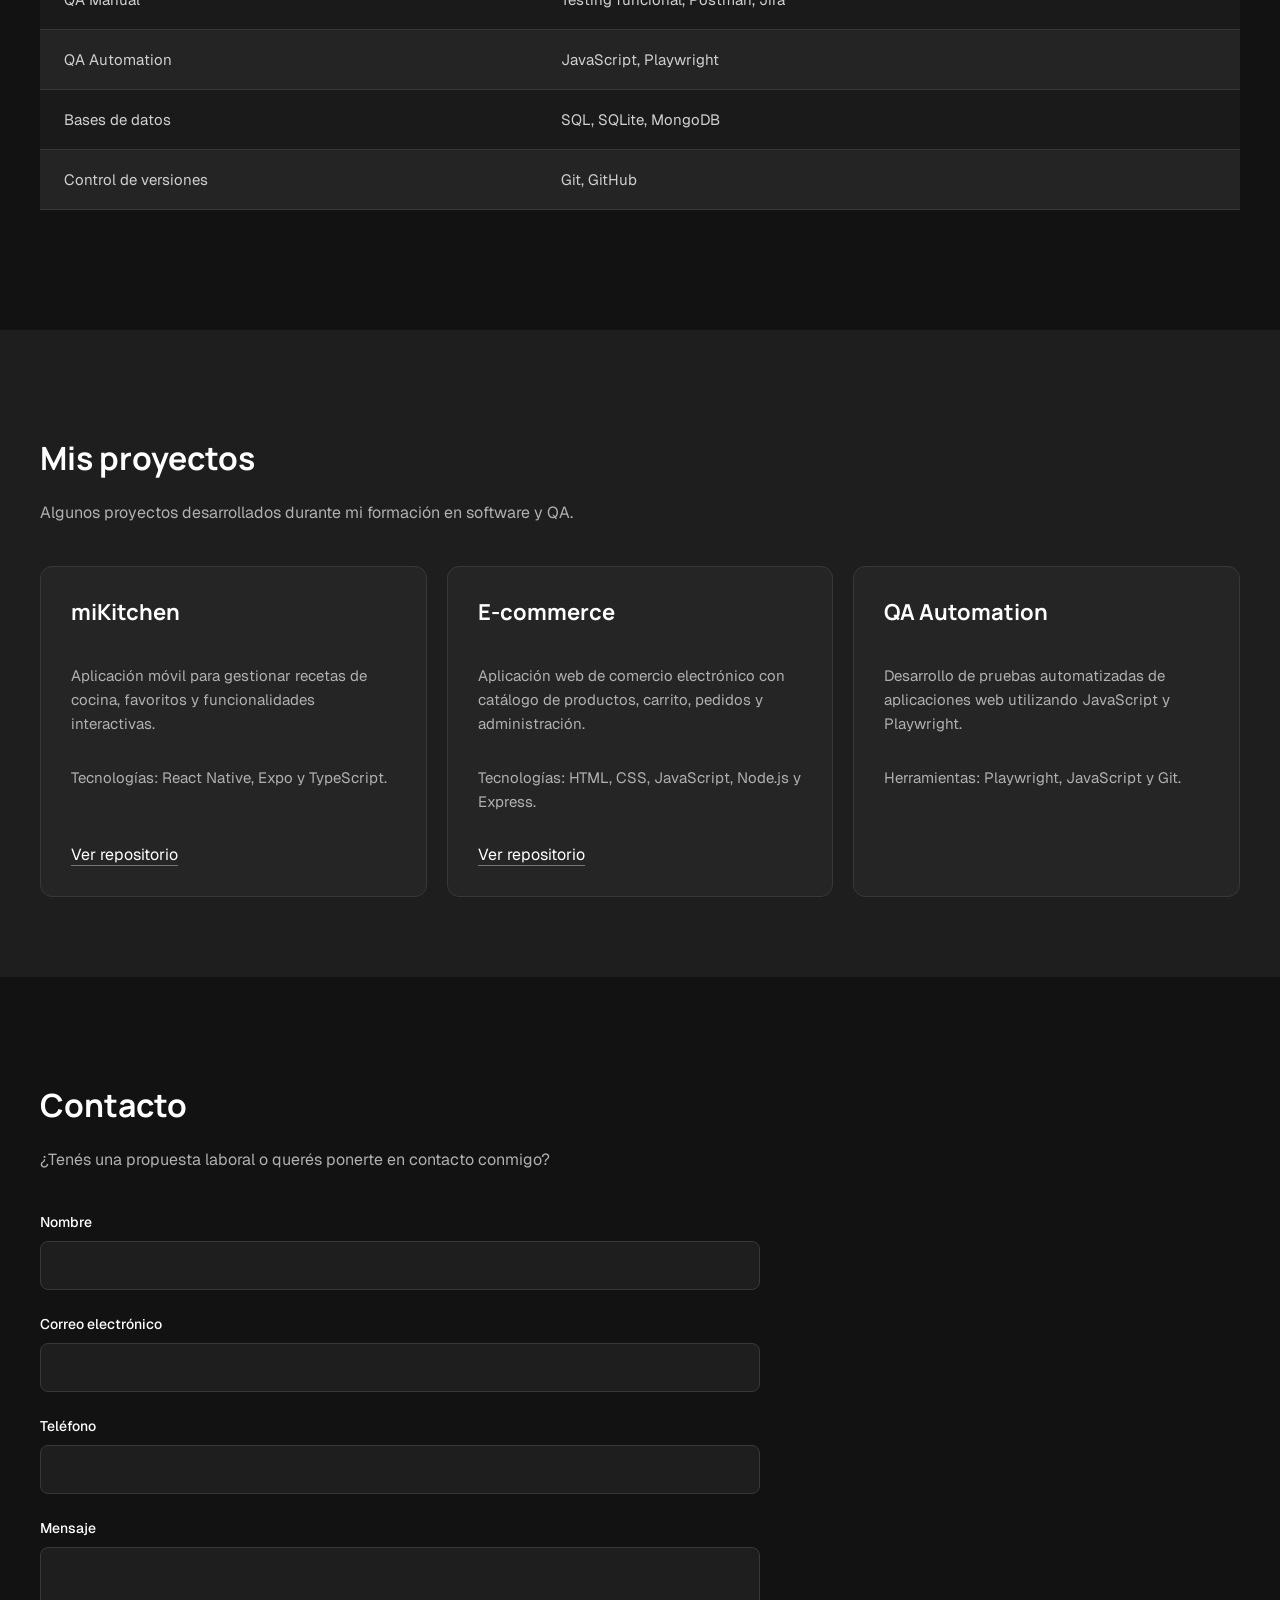
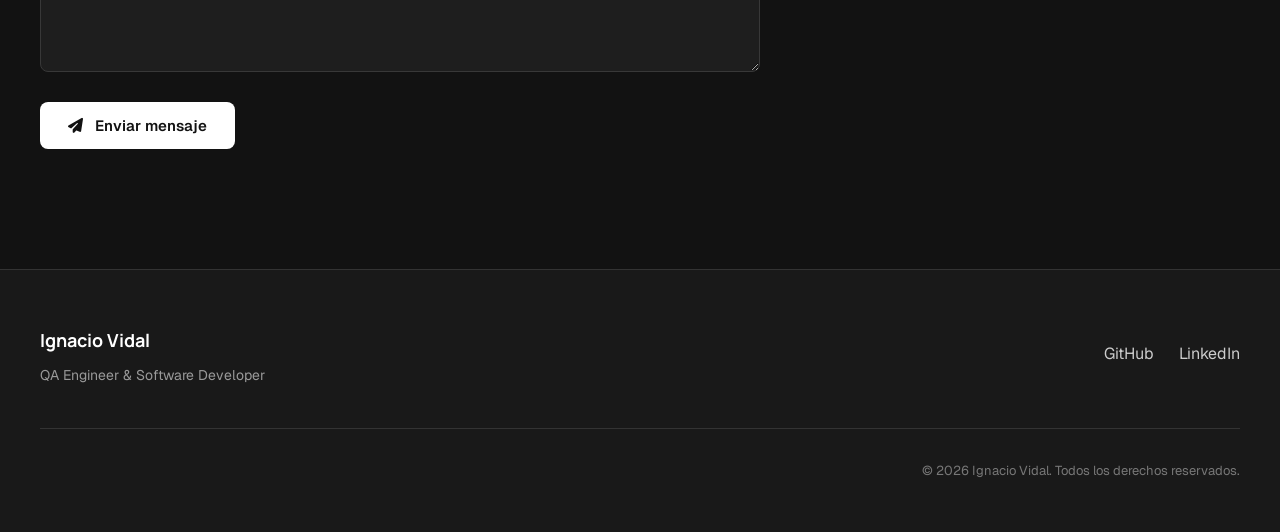
==== commit 350ec64e: "pagina en ingles, dropwond idioma, cv download" ====
--- a/index.html
+++ b/index.html
@@ -22,6 +22,7 @@
       rel="stylesheet"
       href="https://cdnjs.cloudflare.com/ajax/libs/font-awesome/6.7.2/css/all.min.css"
     />
+    
 
     <!-- CSS externo -->
     <link rel="stylesheet" href="./css/styles.css" />
@@ -49,6 +50,17 @@
           <li><a href="#contacto">Contacto</a></li>
         </ul>
       </nav>
+      <!-- Selector de idioma -->
+        <div class="selector-idioma">
+            
+
+            <select id="idioma" onchange="window.location.href=this.value">
+                <option value="./index.html" selected>ESP</option>
+                <option value="./en.html">ENG</option>
+                
+            </select>
+            <i class="fa-solid fa-globe"></i>
+        </div>
     </header>
 
     <main>
@@ -79,10 +91,17 @@
         GitHub
     </a>
 
-    <a href="#proyectos"
-       class="btn-secundario">
+    <a href="#proyectos" class="btn-secundario">
         <i class="fa-solid fa-code"></i>
         Ver proyectos
+    </a>
+
+    <!-- Descargar CV -->
+    <a href="./assets/pdf/CV_IgnacioVidal_ENG.pdf"
+       download
+       class="btn-secundario">
+        <i class="fa-solid fa-file-arrow-down"></i>
+        Descargar CV
     </a>
 
 </div>
--- a/css/styles.css
+++ b/css/styles.css
@@ -424,6 +424,7 @@
 
 .enlaces-profesionales {
   display: flex;
+  flex-wrap: wrap;
   gap: 15px;
   margin-top: 30px;
 }
@@ -533,7 +534,28 @@
 form button i {
   margin-right: 8px;
 }
-
+/* Selector de idioma */
+
+.selector-idioma {
+  display: flex;
+  align-items: center;
+  gap: 8px;
+}
+
+.selector-idioma i {
+  color: #b0b0b0;
+  font-size: 16px;
+}
+
+.selector-idioma select {
+  background-color: #242424;
+  color: #ffffff;
+  border: 1px solid #444444;
+  border-radius: 6px;
+  padding: 8px 10px;
+  font-family: 'Geist', Arial, sans-serif;
+  cursor: pointer;
+}
 /*//////////////// responsive ////////////////*/
 
 /* Tablet vertical */
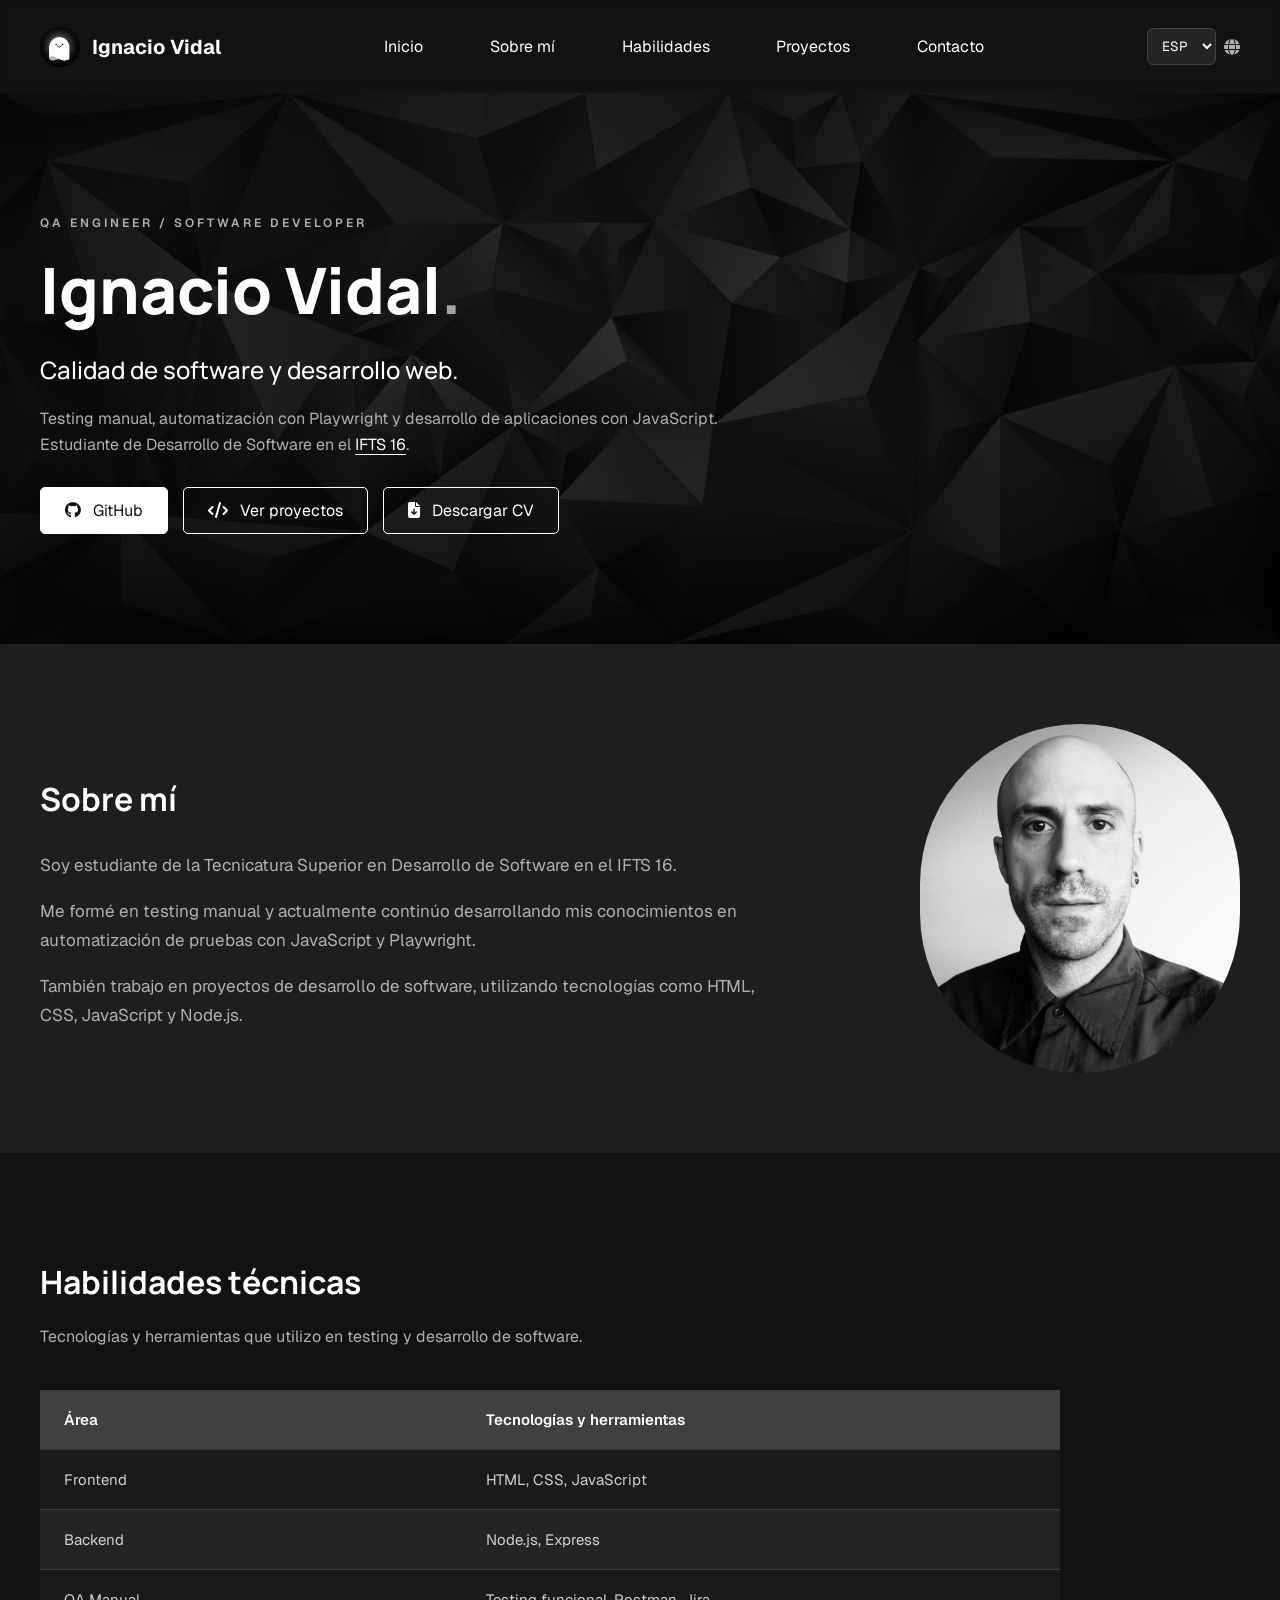
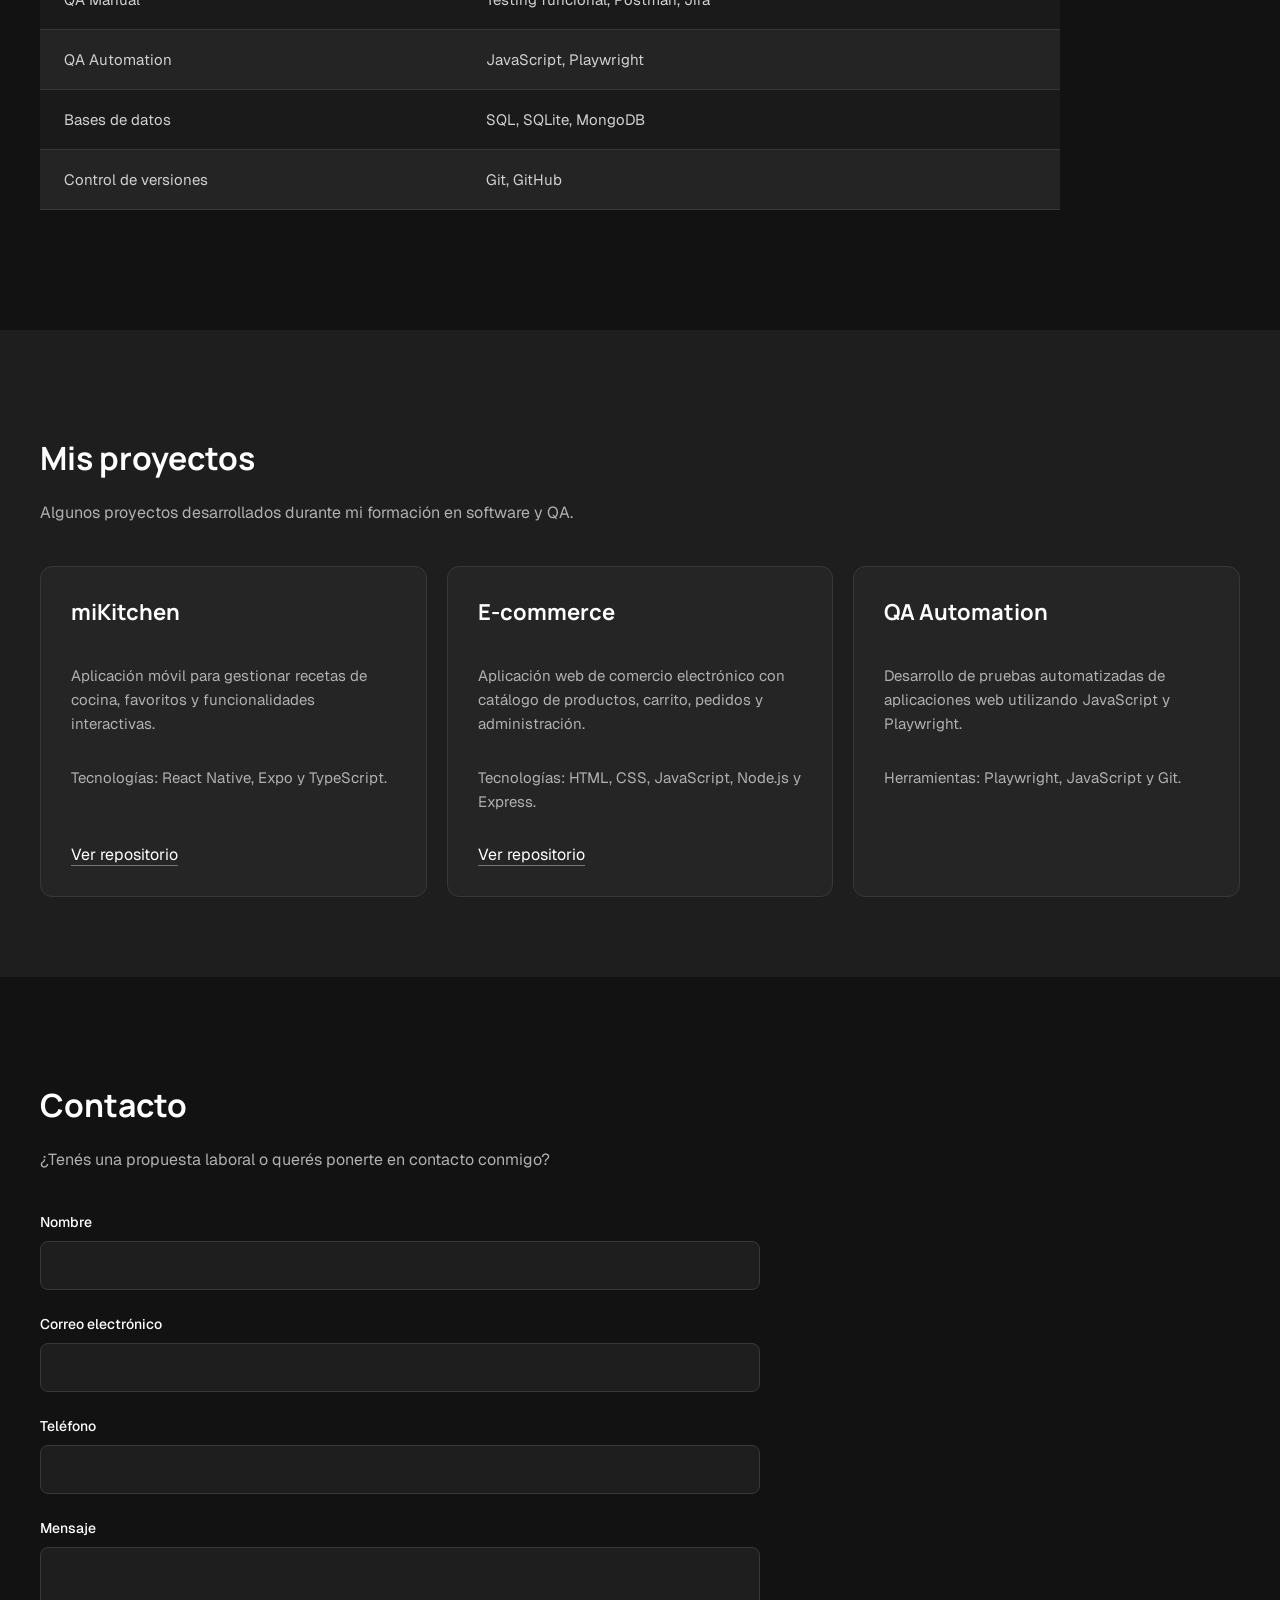
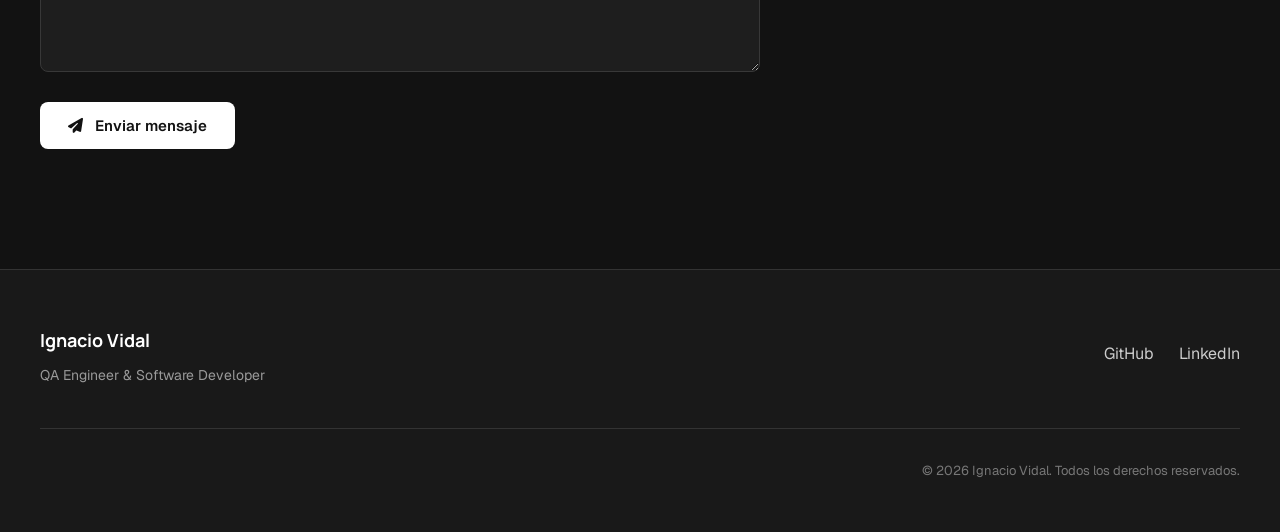
==== commit 762e8d92: "mejoras" ====
--- a/index.html
+++ b/index.html
@@ -76,10 +76,14 @@
           <h2>Calidad de software y desarrollo web.</h2>
 
           <p class="presentacion-descripcion">
-            Testing manual, automatización con Playwright y desarrollo de
-            aplicaciones con JavaScript. Estudiante de Desarrollo de Software en
-            el IFTS 16.
-          </p>
+    Testing manual, automatización con Playwright y desarrollo de
+    aplicaciones con JavaScript.
+    <br>
+    Estudiante de Desarrollo de Software en el
+    <a href="https://ifts16.com/"
+       target="_blank"
+       rel="noopener noreferrer">IFTS 16</a>.
+</p>
 
           
 <div class="enlaces-profesionales">
@@ -141,11 +145,13 @@
 
       <!-- Sección Habilidades -->
       <section id="habilidades">
+        <div class="habilidades-contenido">
+
         <h2>Habilidades técnicas</h2>
 
         <p>
-          Tecnologías y herramientas que utilizo en testing y desarrollo de
-          software.
+            Tecnologías y herramientas que utilizo
+            en testing y desarrollo de software.
         </p>
 
         <table>
--- a/css/styles.css
+++ b/css/styles.css
@@ -136,6 +136,15 @@
   font-size: 16px;
   line-height: 1.6;
 }
+.presentacion-descripcion a {
+  color: #ffffff;
+  text-decoration: underline;
+  text-underline-offset: 4px;
+}
+
+.presentacion-descripcion a:hover {
+  color: #b0b0b0;
+}
 /* Sección Sobre mí */
 
 #sobre-mi {
@@ -233,6 +242,12 @@
   color: #b0b0b0;
   text-align: left;
   line-height: 1.6;
+}
+/* Composición de Habilidades */
+
+.habilidades-contenido {
+  width: 85%;
+  margin-left: 0%;
 }
 
 /* Tabla de tecnologías */
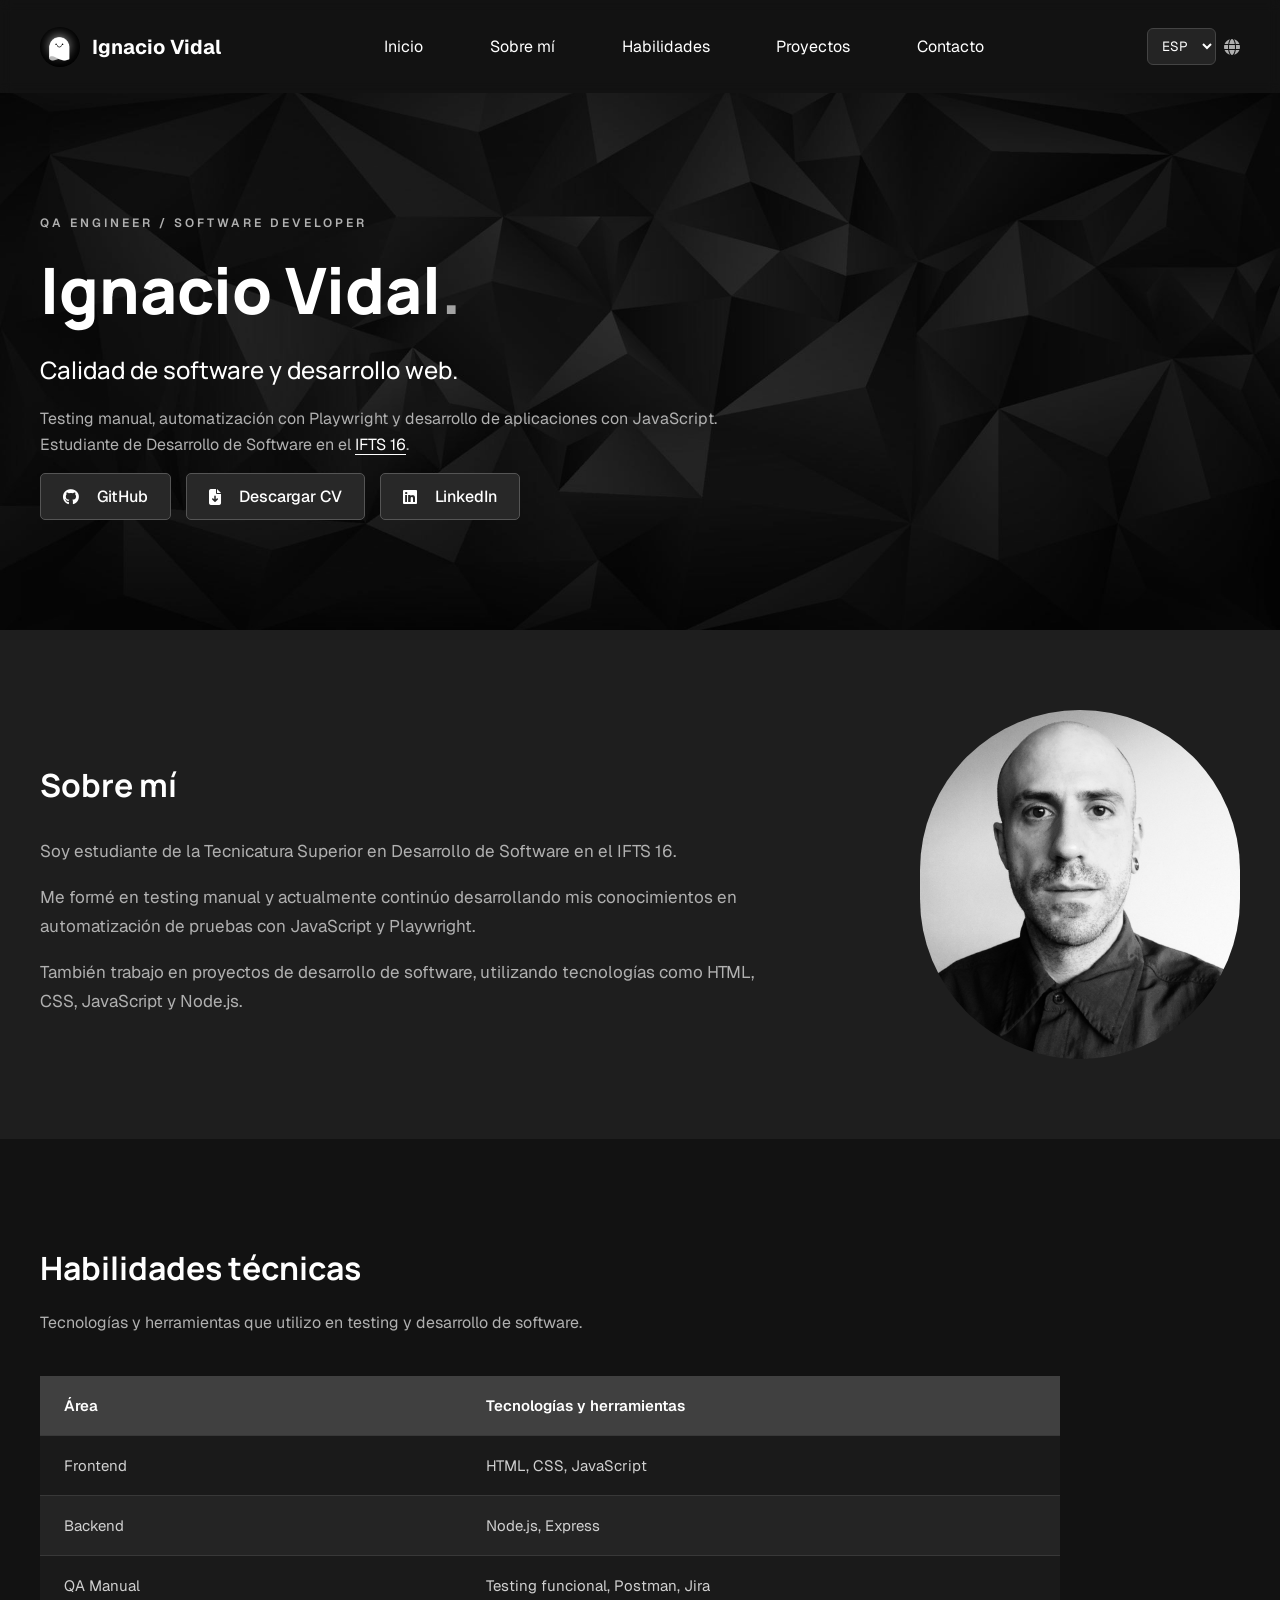
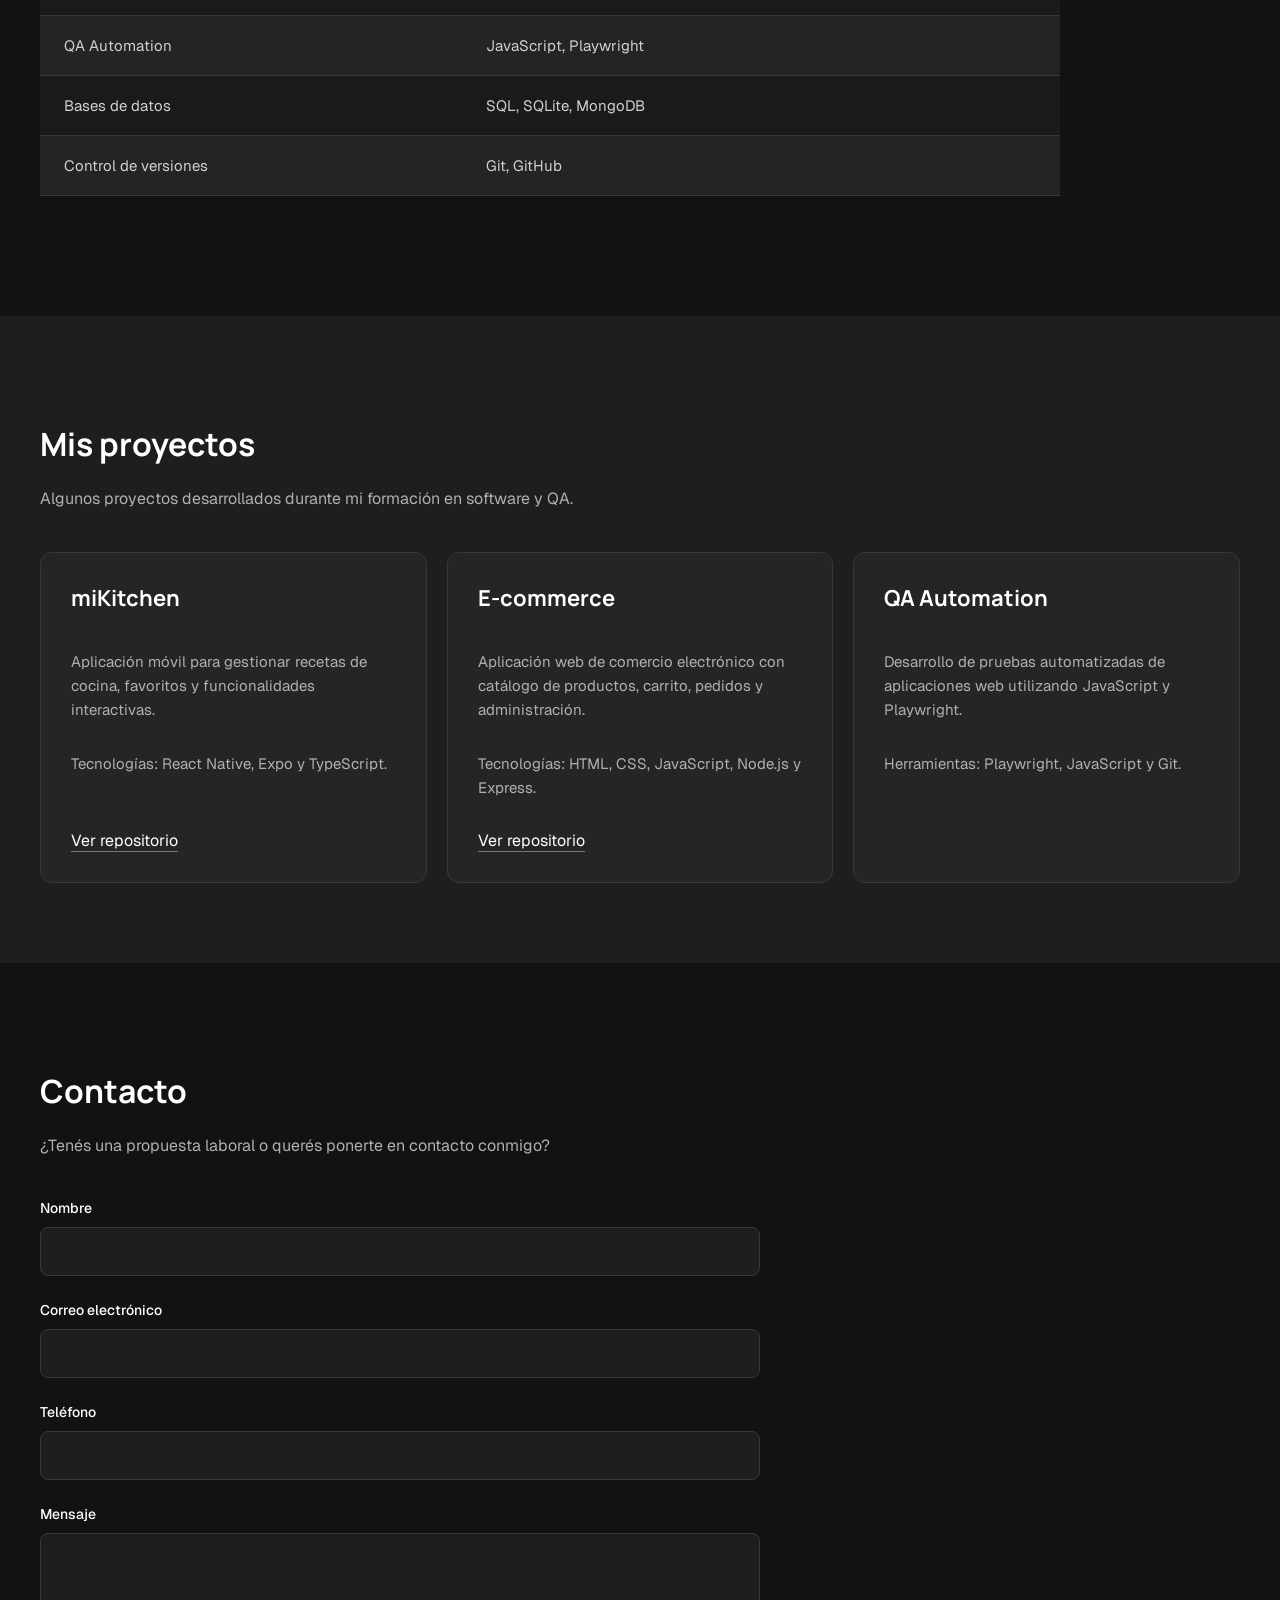
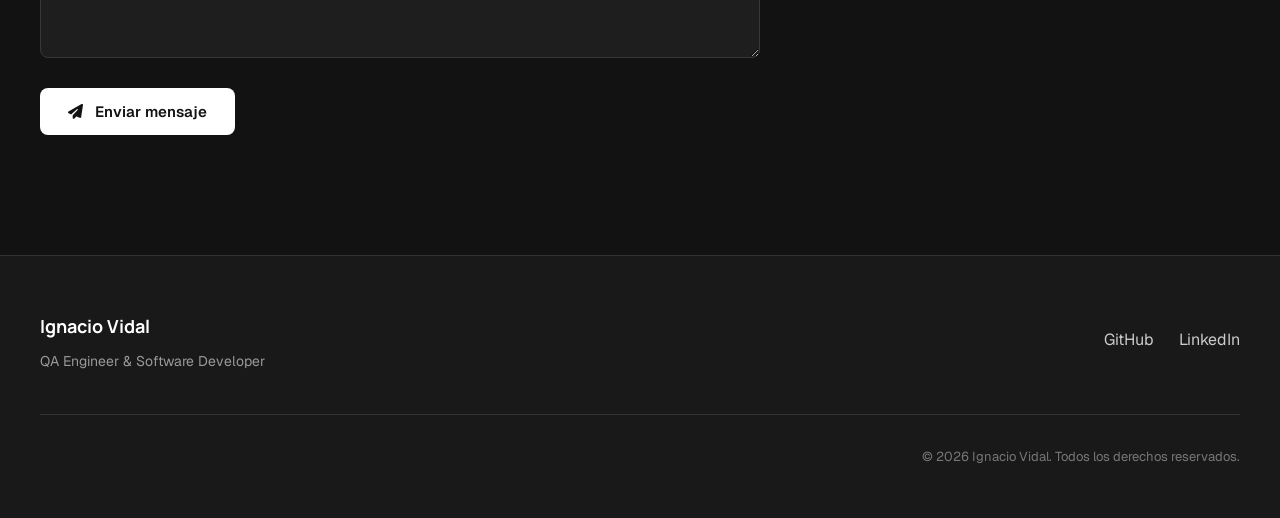
==== commit 560a4a93: "style: unify hero buttons and add LinkedIn link" ====
--- a/index.html
+++ b/index.html
@@ -76,36 +76,41 @@
           <h2>Calidad de software y desarrollo web.</h2>
 
           <p class="presentacion-descripcion">
-    Testing manual, automatización con Playwright y desarrollo de
-    aplicaciones con JavaScript.
-    <br>
-    Estudiante de Desarrollo de Software en el
-    <a href="https://ifts16.com/"
-       target="_blank"
-       rel="noopener noreferrer">IFTS 16</a>.
-</p>
+            Testing manual, automatización con Playwright y desarrollo de
+            aplicaciones con JavaScript.
+            <br>
+            Estudiante de Desarrollo de Software en el
+            <a href="https://ifts16.com/"
+            target="_blank"
+            rel="noopener noreferrer">IFTS 16</a>.
+        </p>
 
           
 <div class="enlaces-profesionales">
 
     <a href="https://github.com/ignaci0vidal"
        target="_blank"
-       class="btn-primario">
+       class="btn-portada">
         <i class="fa-brands fa-github"></i>
         GitHub
     </a>
 
-    <a href="#proyectos" class="btn-secundario">
-        <i class="fa-solid fa-code"></i>
-        Ver proyectos
-    </a>
+    
 
     <!-- Descargar CV -->
     <a href="./assets/pdf/CV_IgnacioVidal_ENG.pdf"
        download
-       class="btn-secundario">
+       class="btn-portada">
         <i class="fa-solid fa-file-arrow-down"></i>
         Descargar CV
+    </a>
+
+    <a href="https://www.linkedin.com/in/igvidal/"
+      target="_blank"
+      rel="noopener noreferrer"
+      class="btn-portada">
+        <i class="fa-brands fa-linkedin"></i>
+        LinkedIn
     </a>
 
 </div>
--- a/css/styles.css
+++ b/css/styles.css
@@ -439,49 +439,48 @@
 
 .enlaces-profesionales {
   display: flex;
+  justify-content: flex-start;
+  align-items: center;
   flex-wrap: wrap;
   gap: 15px;
-  margin-top: 30px;
-}
-
-/* Botón principal */
-
-.btn-primario:link,
-.btn-primario:visited {
-  background-color: #ffffff;
-  color: #121212;
-  padding: 12px 24px;
-  border: 1px solid #ffffff;
+}
+
+/* Estilo de los tres botones */
+
+.btn-portada:link,
+.btn-portada:visited {
+  display: inline-flex;
+  align-items: center;
+  justify-content: center;
+  gap: 10px;
+
+  padding: 12px 22px;
+
+  background-color: #282828;
+  color: #ffffff;
+  border: 1px solid #555555;
   border-radius: 5px;
+
   text-decoration: none;
-}
-
-/* Botón secundario */
-
-.btn-secundario:link,
-.btn-secundario:visited {
-  background-color: transparent;
-  color: #ffffff;
-  padding: 12px 24px;
-  border: 1px solid #ffffff;
-  border-radius: 5px;
-  text-decoration: none;
+  font-weight: 500;
+
+  transition:
+    background-color 0.2s ease,
+    border-color 0.2s ease,
+    opacity 0.2s ease;
 }
 
 /* Efecto al pasar el mouse */
 
-.btn-primario:hover {
-  background-color: #cccccc;
-}
-
-.btn-secundario:hover {
-  background-color: #333333;
+.btn-portada:hover {
+  background-color: #404040;
+  border-color: #888888;
+  color: #ffffff;
 }
 
 /* Efecto al presionar */
 
-.btn-primario:active,
-.btn-secundario:active {
+.btn-portada:active {
   opacity: 0.6;
 }
 
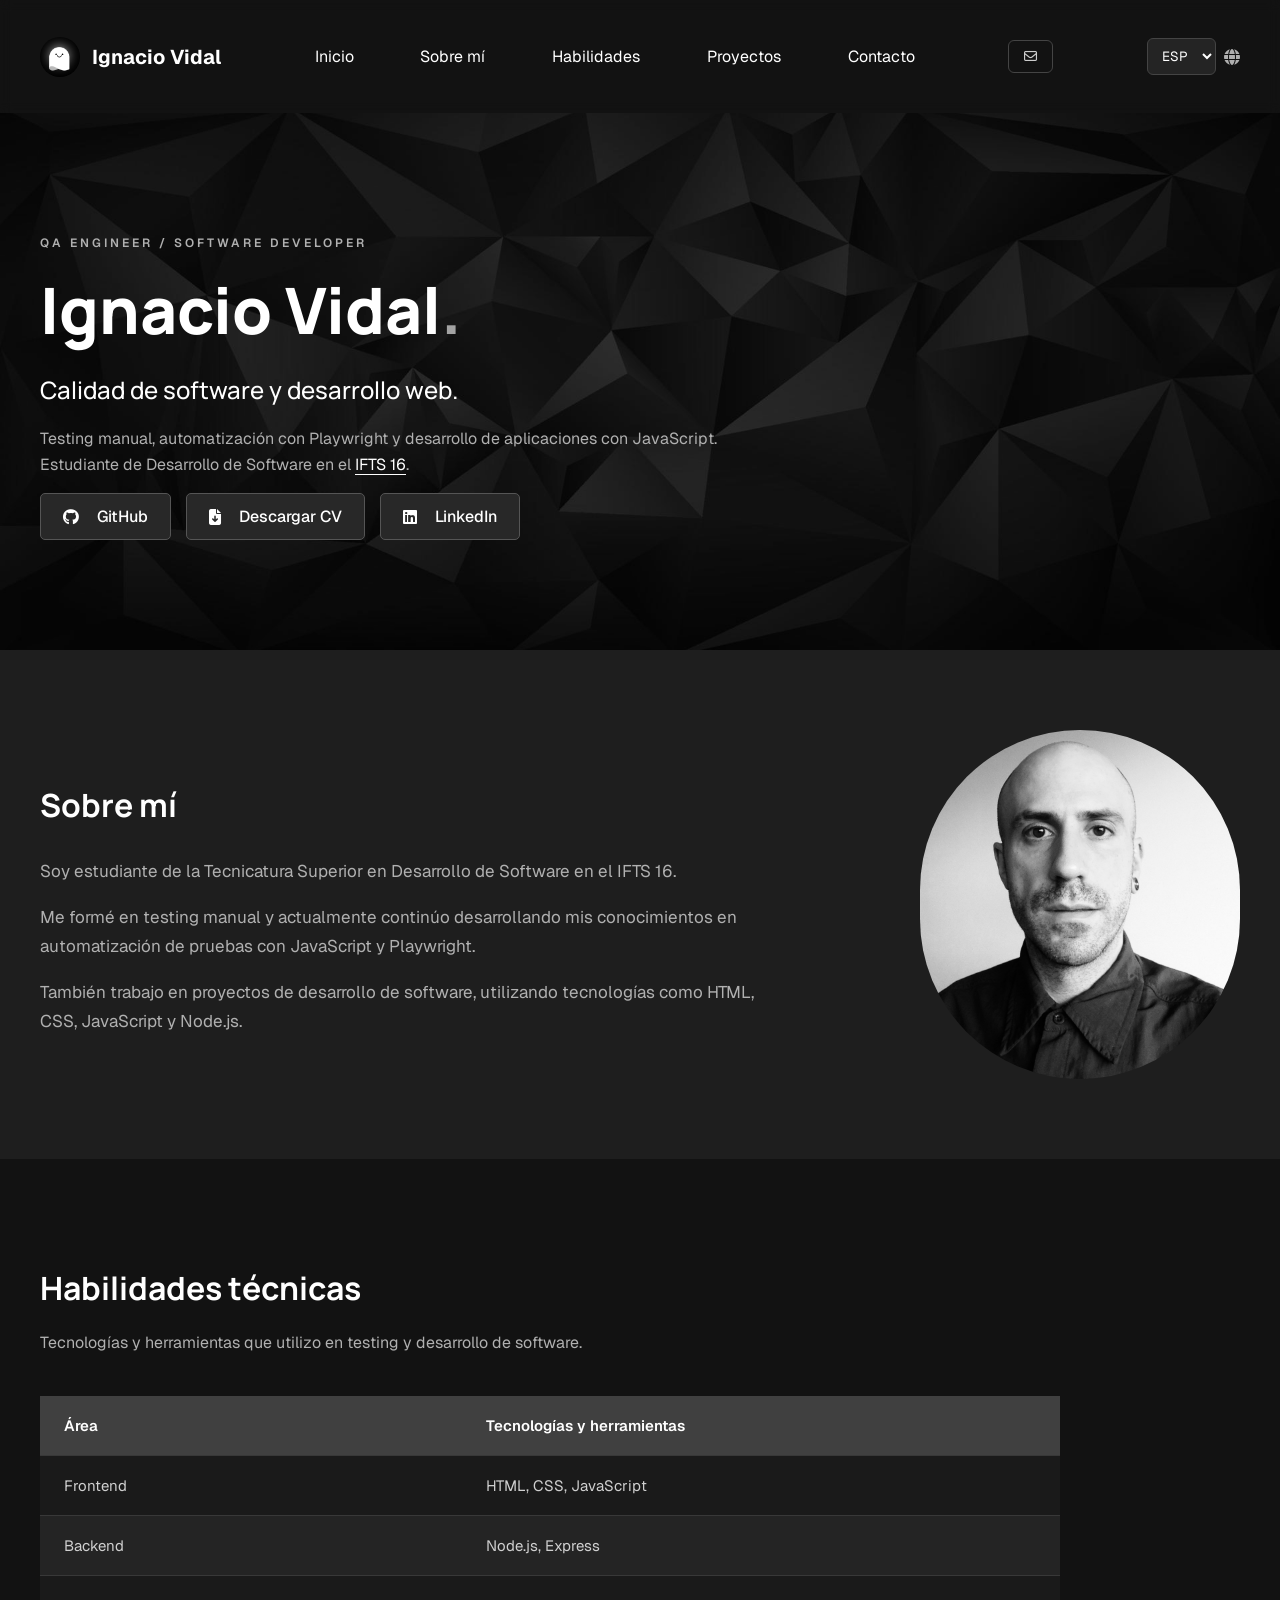
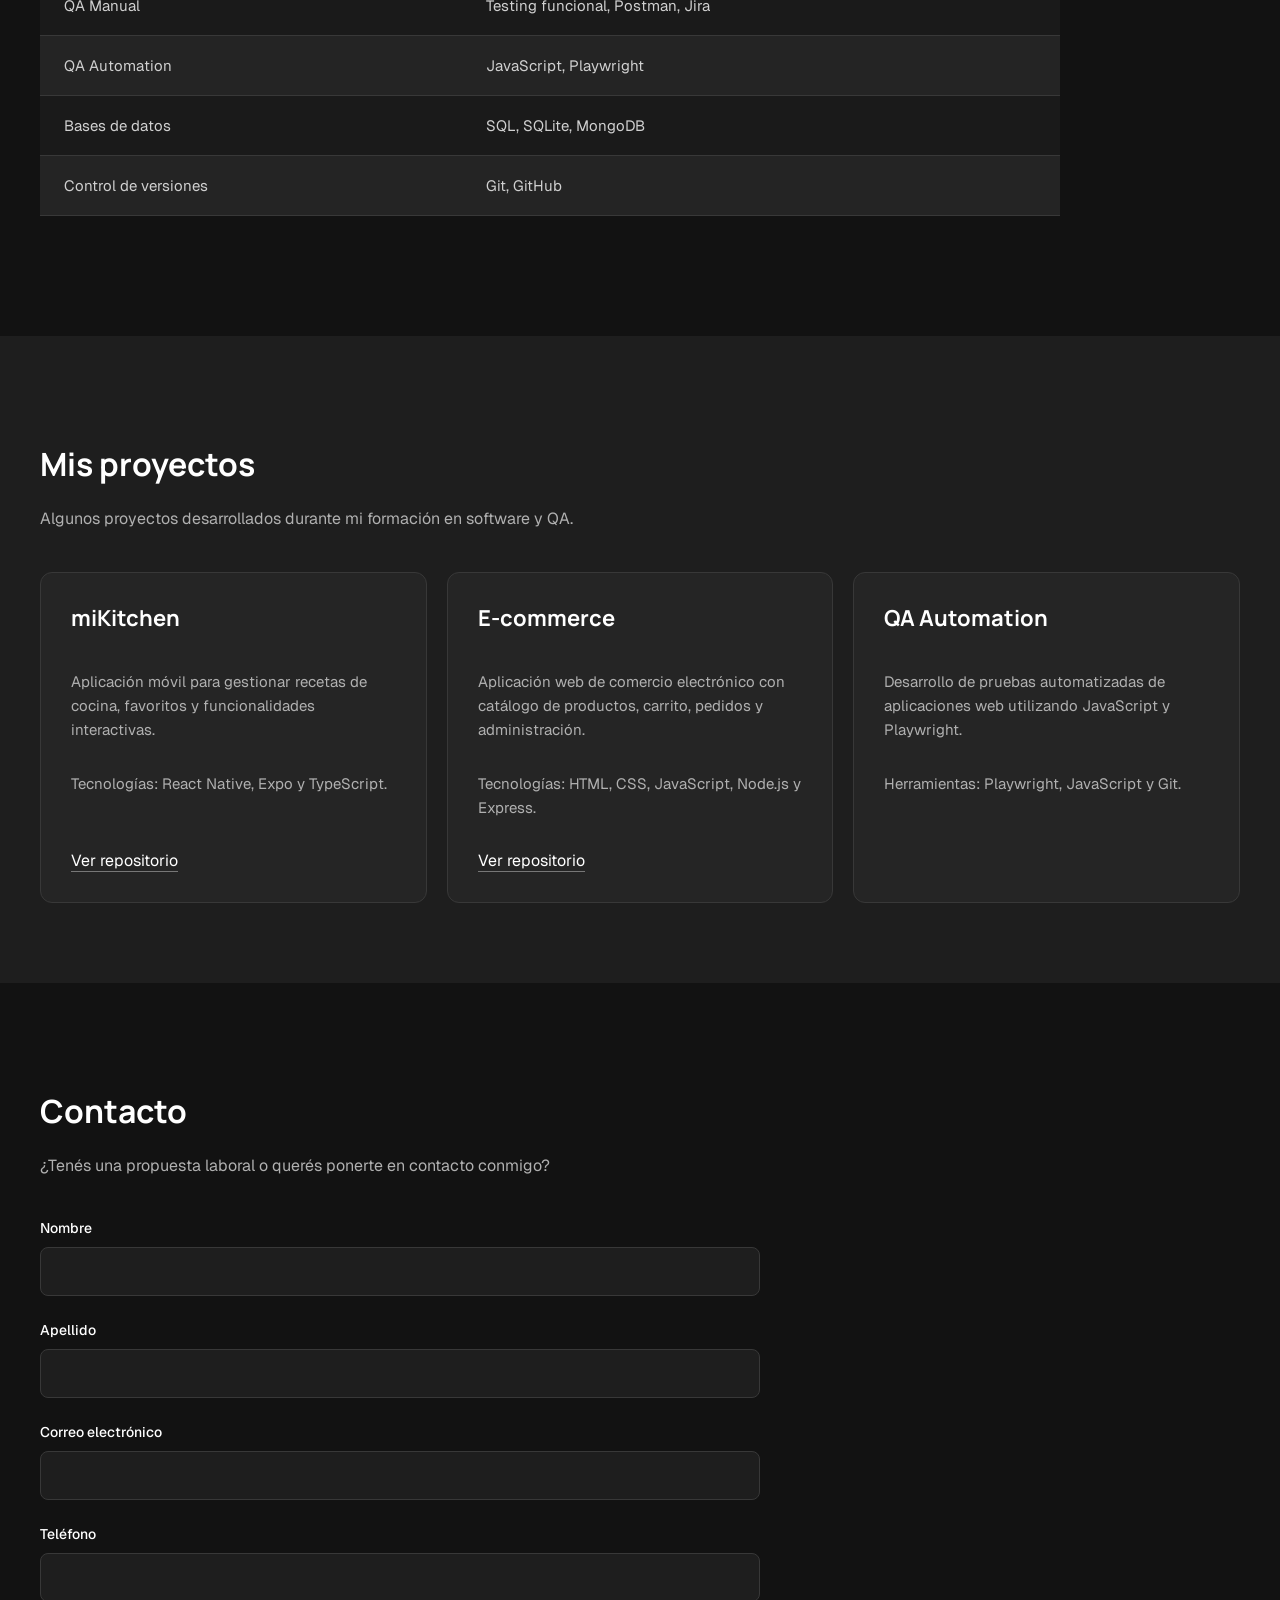
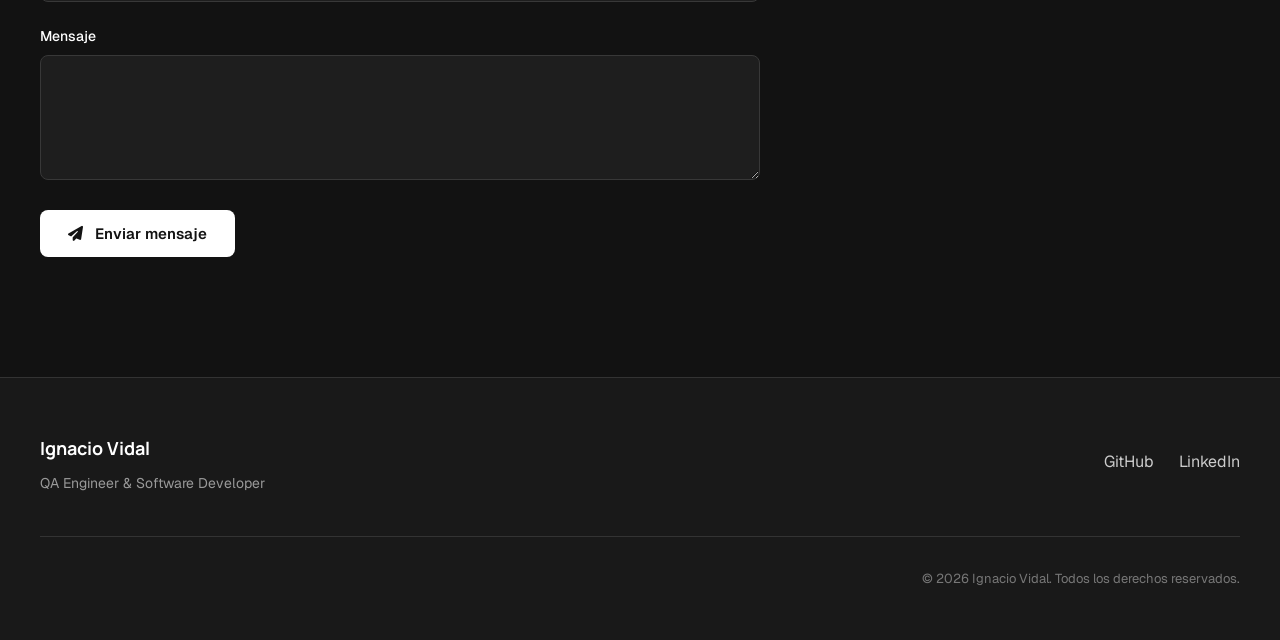
==== commit 64e1d8ab: "mail" ====
--- a/index.html
+++ b/index.html
@@ -22,7 +22,6 @@
       rel="stylesheet"
       href="https://cdnjs.cloudflare.com/ajax/libs/font-awesome/6.7.2/css/all.min.css"
     />
-    
 
     <!-- CSS externo -->
     <link rel="stylesheet" href="./css/styles.css" />
@@ -50,22 +49,23 @@
           <li><a href="#contacto">Contacto</a></li>
         </ul>
       </nav>
+
+      <div class="mail">
+        <a href="mailto:ignaciovidal@gmail.com" class="btn-mail">
+          <i class="fa-regular fa-envelope"></i>
+        </a>
+      </div>
       <!-- Selector de idioma -->
-        <div class="selector-idioma">
-            
-
-            <select id="idioma" onchange="window.location.href=this.value">
-                <option value="./index.html" selected>ESP</option>
-                <option value="./en.html">ENG</option>
-                
-            </select>
-            <i class="fa-solid fa-globe"></i>
-        </div>
+      <div class="selector-idioma">
+        <select id="idioma" onchange="window.location.href = this.value">
+          <option value="./index.html" selected>ESP</option>
+          <option value="./en.html">ENG</option>
+        </select>
+        <i class="fa-solid fa-globe"></i>
+      </div>
     </header>
 
     <main>
-      <!-- Sección de presentación -->
-
       <!-- Sección de presentación -->
       <section id="inicio">
         <div class="presentacion">
@@ -78,43 +78,48 @@
           <p class="presentacion-descripcion">
             Testing manual, automatización con Playwright y desarrollo de
             aplicaciones con JavaScript.
-            <br>
+            <br />
             Estudiante de Desarrollo de Software en el
-            <a href="https://ifts16.com/"
-            target="_blank"
-            rel="noopener noreferrer">IFTS 16</a>.
-        </p>
-
-          
-<div class="enlaces-profesionales">
-
-    <a href="https://github.com/ignaci0vidal"
-       target="_blank"
-       class="btn-portada">
-        <i class="fa-brands fa-github"></i>
-        GitHub
-    </a>
-
-    
-
-    <!-- Descargar CV -->
-    <a href="./assets/pdf/CV_IgnacioVidal_ENG.pdf"
-       download
-       class="btn-portada">
-        <i class="fa-solid fa-file-arrow-down"></i>
-        Descargar CV
-    </a>
-
-    <a href="https://www.linkedin.com/in/igvidal/"
-      target="_blank"
-      rel="noopener noreferrer"
-      class="btn-portada">
-        <i class="fa-brands fa-linkedin"></i>
-        LinkedIn
-    </a>
-
-</div>
-
+            <a
+              href="https://ifts16.com/"
+              target="_blank"
+              rel="noopener noreferrer"
+              >IFTS 16</a
+            >.
+          </p>
+
+          <div class="enlaces-profesionales">
+            <a
+              href="https://github.com/ignaci0vidal"
+              target="_blank"
+              rel="noopener noreferrer"
+              class="btn-portada"
+            >
+              <i class="fa-brands fa-github"></i>
+              GitHub
+            </a>
+
+            <!-- Descargar CV -->
+            <a
+              href="./assets/pdf/CV_IgnacioVidal_ENG.pdf"
+              download
+              class="btn-portada"
+            >
+              <i class="fa-solid fa-file-arrow-down"></i>
+              Descargar CV
+            </a>
+
+            <a
+              href="https://www.linkedin.com/in/igvidal/"
+              target="_blank"
+              rel="noopener noreferrer"
+              class="btn-portada"
+            >
+              <i class="fa-brands fa-linkedin"></i>
+              LinkedIn
+            </a>
+          </div>
+        </div>
       </section>
 
       <section id="sobre-mi">
@@ -151,54 +156,54 @@
       <!-- Sección Habilidades -->
       <section id="habilidades">
         <div class="habilidades-contenido">
-
-        <h2>Habilidades técnicas</h2>
-
-        <p>
-            Tecnologías y herramientas que utilizo
-            en testing y desarrollo de software.
-        </p>
-
-        <table>
-          <thead>
-            <tr>
-              <th>Área</th>
-              <th>Tecnologías y herramientas</th>
-            </tr>
-          </thead>
-
-          <tbody>
-            <tr>
-              <td>Frontend</td>
-              <td>HTML, CSS, JavaScript</td>
-            </tr>
-
-            <tr>
-              <td>Backend</td>
-              <td>Node.js, Express</td>
-            </tr>
-
-            <tr>
-              <td>QA Manual</td>
-              <td>Testing funcional, Postman, Jira</td>
-            </tr>
-
-            <tr>
-              <td>QA Automation</td>
-              <td>JavaScript, Playwright</td>
-            </tr>
-
-            <tr>
-              <td>Bases de datos</td>
-              <td>SQL, SQLite, MongoDB</td>
-            </tr>
-
-            <tr>
-              <td>Control de versiones</td>
-              <td>Git, GitHub</td>
-            </tr>
-          </tbody>
-        </table>
+          <h2>Habilidades técnicas</h2>
+
+          <p>
+            Tecnologías y herramientas que utilizo en testing y desarrollo de
+            software.
+          </p>
+
+          <table>
+            <thead>
+              <tr>
+                <th>Área</th>
+                <th>Tecnologías y herramientas</th>
+              </tr>
+            </thead>
+
+            <tbody>
+              <tr>
+                <td>Frontend</td>
+                <td>HTML, CSS, JavaScript</td>
+              </tr>
+
+              <tr>
+                <td>Backend</td>
+                <td>Node.js, Express</td>
+              </tr>
+
+              <tr>
+                <td>QA Manual</td>
+                <td>Testing funcional, Postman, Jira</td>
+              </tr>
+
+              <tr>
+                <td>QA Automation</td>
+                <td>JavaScript, Playwright</td>
+              </tr>
+
+              <tr>
+                <td>Bases de datos</td>
+                <td>SQL, SQLite, MongoDB</td>
+              </tr>
+
+              <tr>
+                <td>Control de versiones</td>
+                <td>Git, GitHub</td>
+              </tr>
+            </tbody>
+          </table>
+        </div>
       </section>
 
       <!-- Sección Proyectos -->
@@ -273,33 +278,35 @@
 
         <!-- Formulario de contacto -->
         <form>
-          <!-- Formulario de contacto -->
-          <form>
-            <div>
-              <label for="nombre">Nombre</label>
-              <input type="text" id="nombre" name="nombre" />
-            </div>
-
-            <div>
-              <label for="email">Correo electrónico</label>
-              <input type="email" id="email" name="email" />
-            </div>
-
-            <div>
-              <label for="telefono">Teléfono</label>
-              <input type="tel" id="telefono" name="telefono" />
-            </div>
-
-            <div>
-              <label for="mensaje">Mensaje</label>
-              <textarea id="mensaje" name="mensaje" rows="5"></textarea>
-            </div>
-
-            <button type="button">
-    <i class="fa-solid fa-paper-plane"></i>
-    Enviar mensaje
-</button>
-          </form>
+          <div>
+            <label for="nombre">Nombre</label>
+            <input type="text" id="nombre" name="nombre" />
+          </div>
+
+          <div>
+            <label for="apellido">Apellido</label>
+            <input type="text" id="apellido" name="apellido" />
+          </div>
+
+          <div>
+            <label for="email">Correo electrónico</label>
+            <input type="email" id="email" name="email" />
+          </div>
+
+          <div>
+            <label for="telefono">Teléfono</label>
+            <input type="tel" id="telefono" name="telefono" />
+          </div>
+
+          <div>
+            <label for="mensaje">Mensaje</label>
+            <textarea id="mensaje" name="mensaje" rows="5"></textarea>
+          </div>
+
+          <button type="button">
+            <i class="fa-solid fa-paper-plane"></i>
+            Enviar mensaje
+          </button>
         </form>
       </section>
     </main>
@@ -323,7 +330,13 @@
             </li>
 
             <li>
-              <a href="https://www.linkedin.com/" target="_blank"> LinkedIn </a>
+              <a
+                href="https://www.linkedin.com/in/igvidal/"
+                target="_blank"
+                rel="noopener noreferrer"
+              >
+                LinkedIn
+              </a>
             </li>
           </ul>
         </nav>
--- a/css/styles.css
+++ b/css/styles.css
@@ -69,6 +69,36 @@
 header a {
   color: #ffffff;
   text-decoration: none;
+}
+
+/* Botón de contacto por correo */
+
+.mail {
+  margin: 20px 0;
+}
+
+.btn-mail {
+  display: inline-flex;
+  align-items: center;
+  gap: 8px;
+
+  padding: 9px 15px;
+  font-size: 13px;
+  font-weight: 500;
+
+  color: #cccccc;
+  background-color: transparent;
+  border: 1px solid #444444;
+  border-radius: 6px;
+
+  text-decoration: none;
+  transition: all 0.2s ease;
+}
+
+.btn-mail:hover {
+  color: #ffffff;
+  background-color: #252525;
+  border-color: #777777;
 }
 /*//////////////// PORTADA ////////////////*/
 
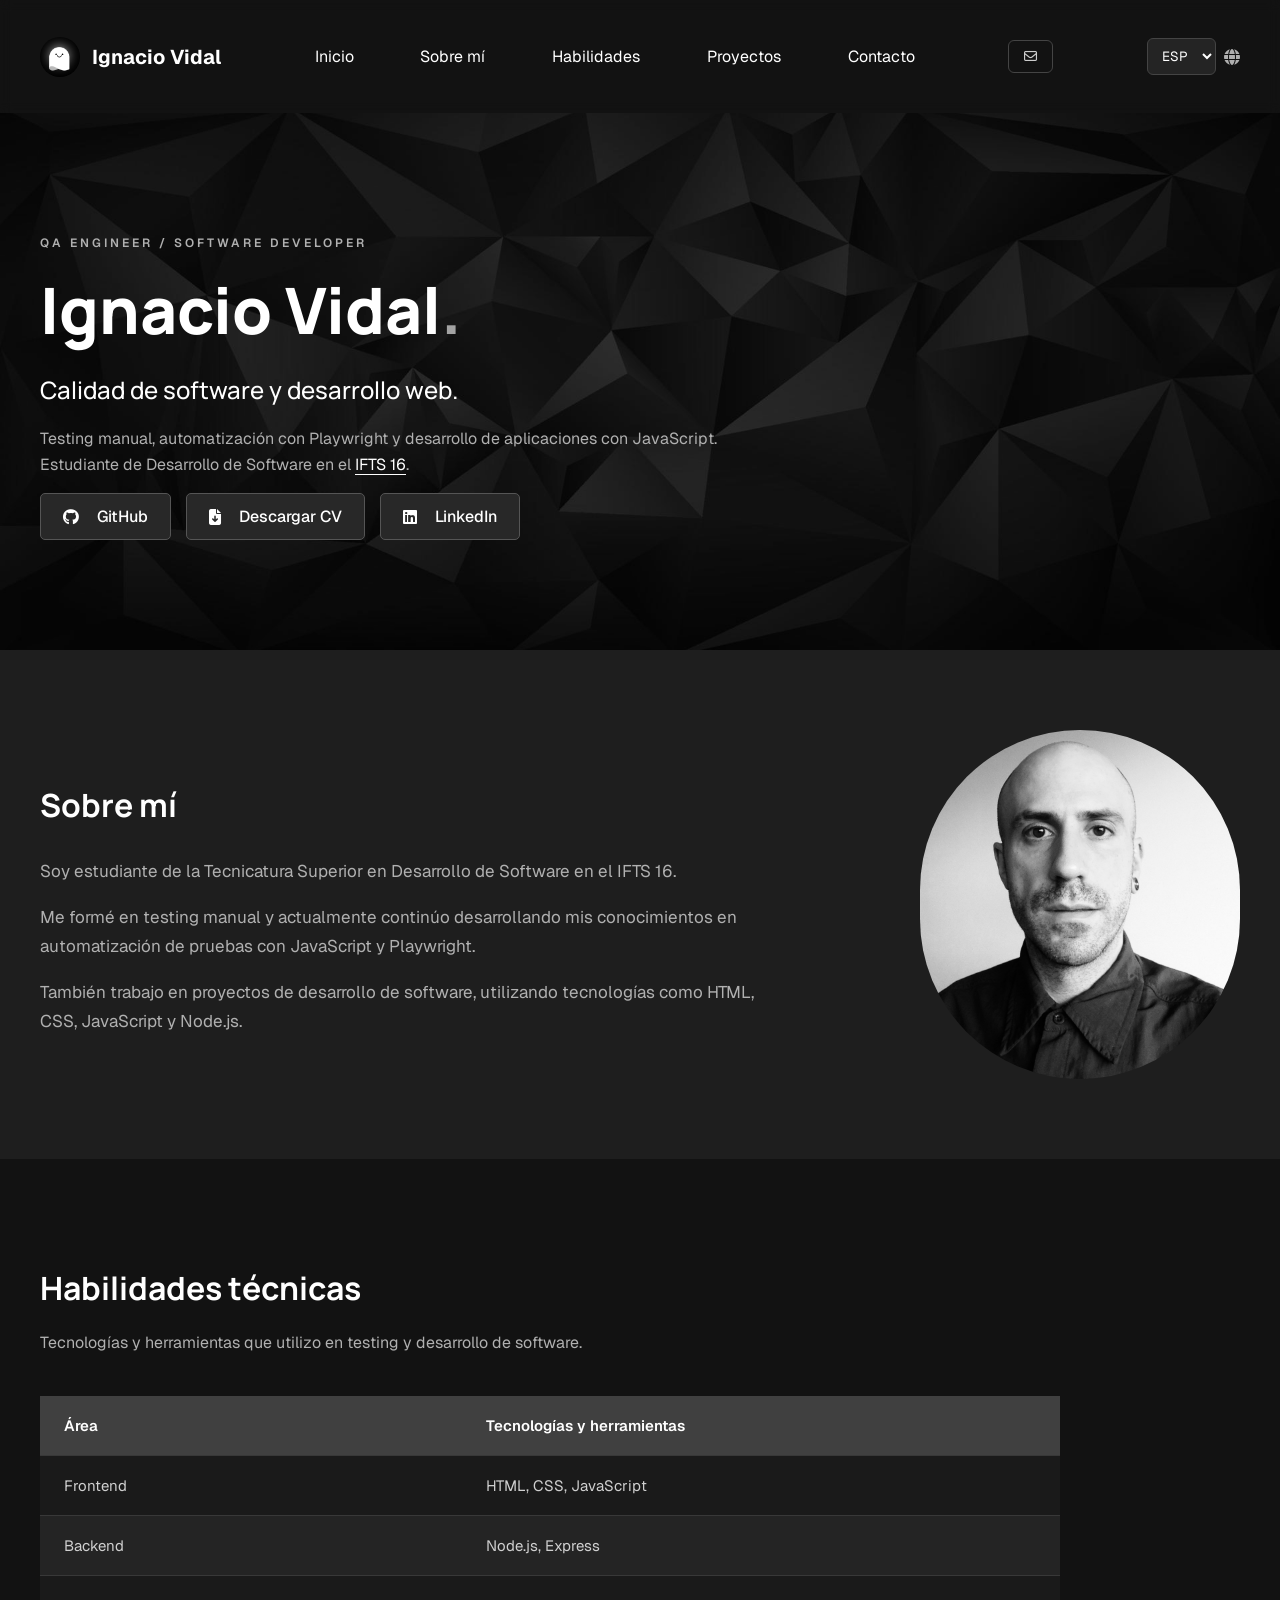
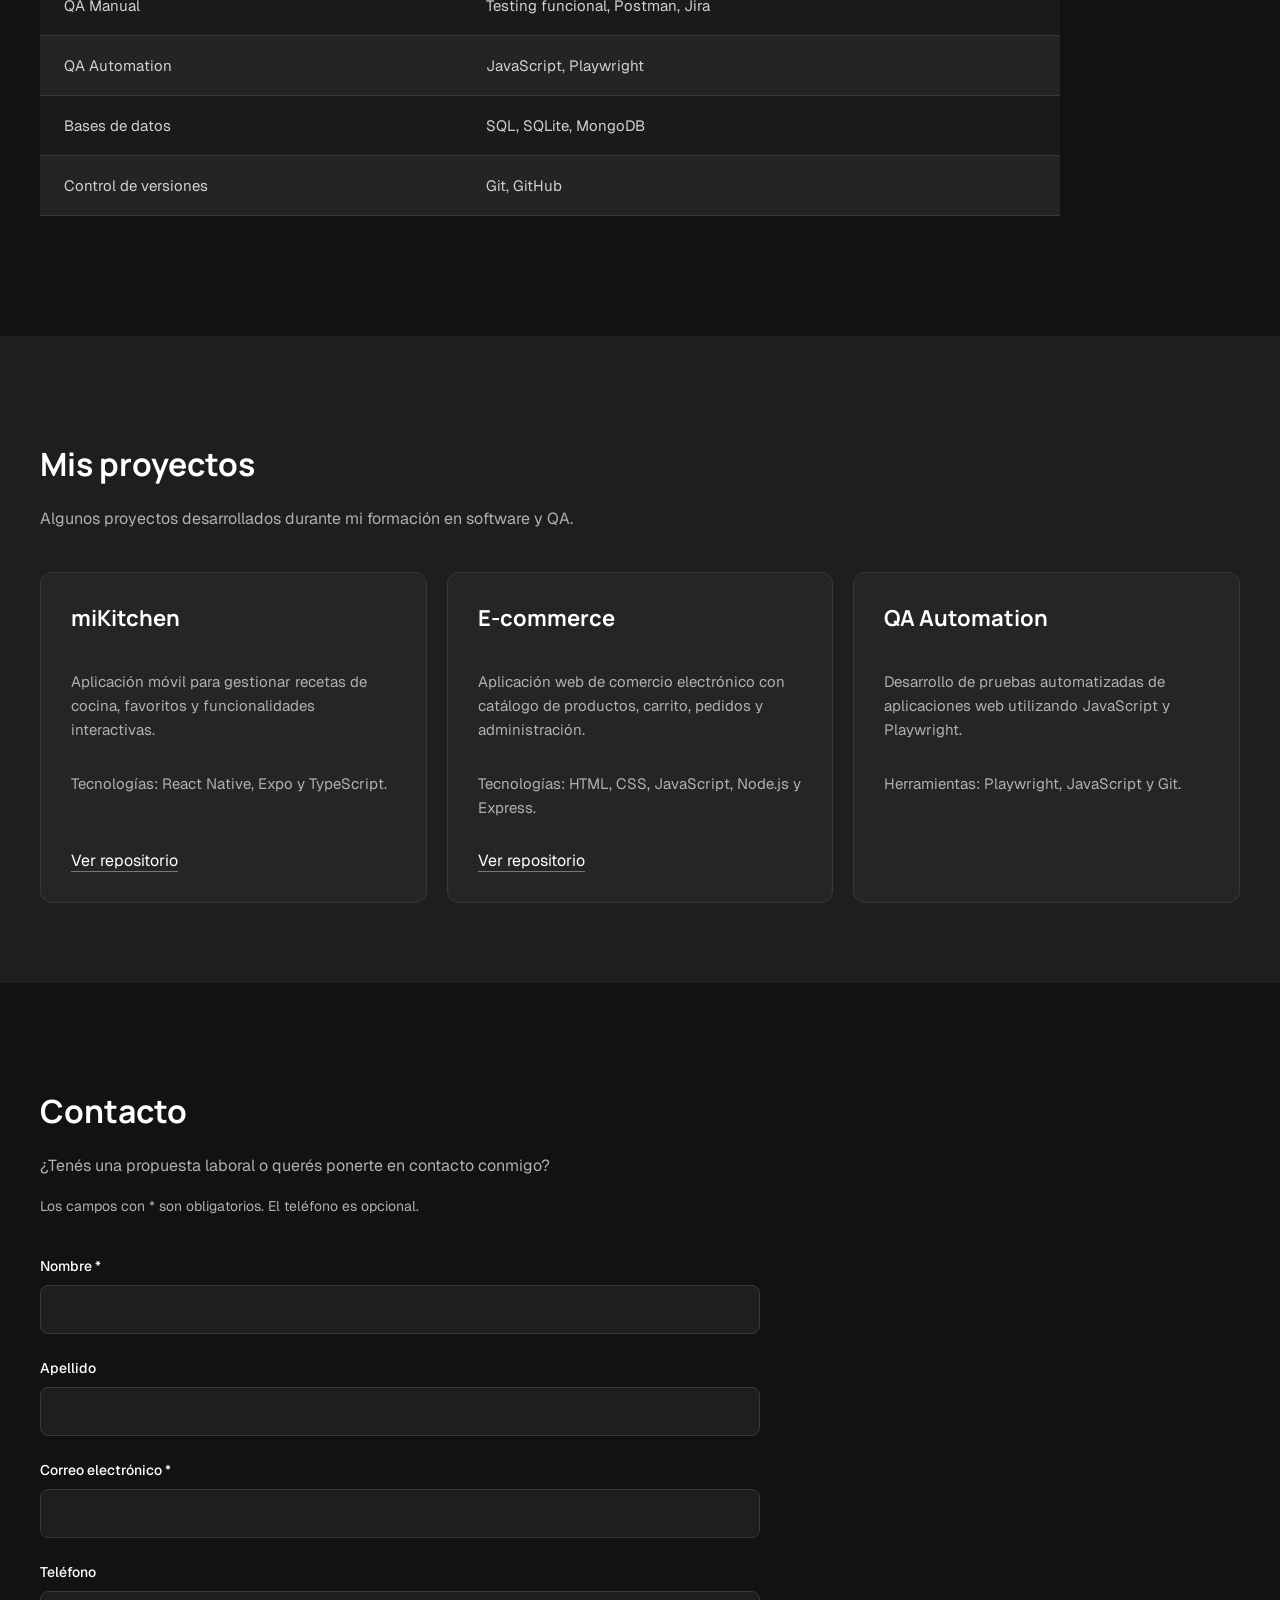
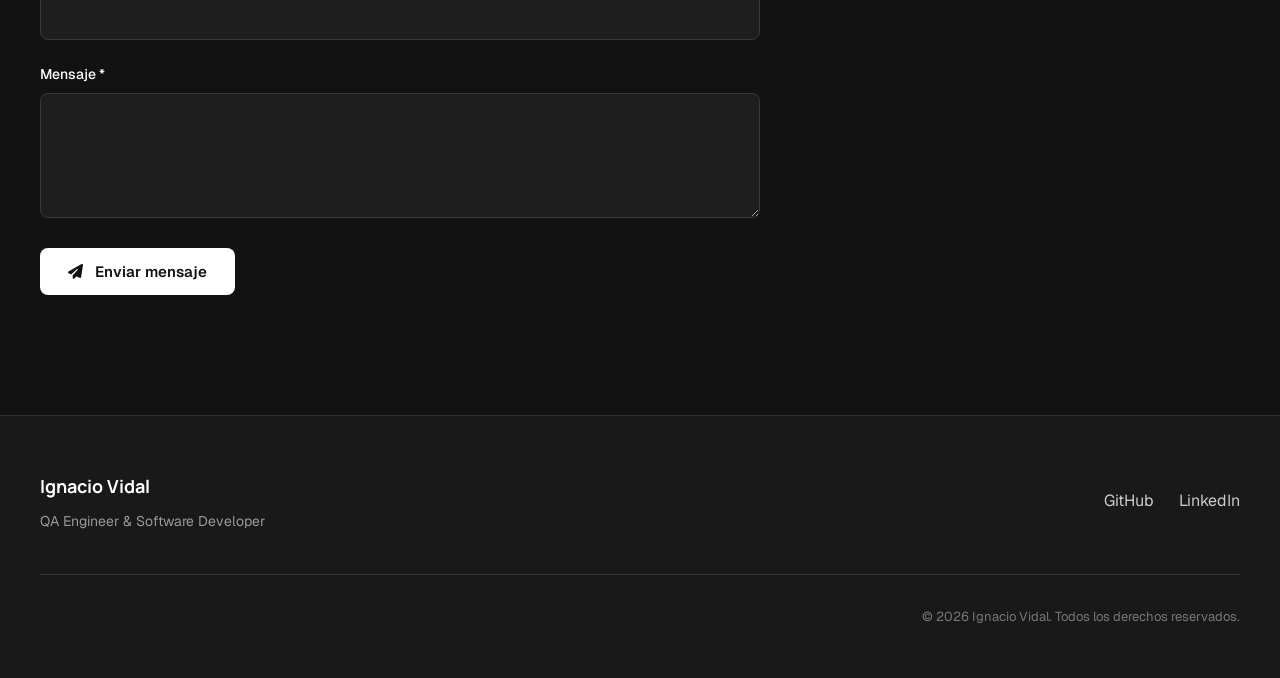
==== commit b35f177e: "feat: integrate Formspree contact form with validation and spam protection" ====
--- a/index.html
+++ b/index.html
@@ -277,36 +277,46 @@
         </p>
 
         <!-- Formulario de contacto -->
-        <form>
-          <div>
-            <label for="nombre">Nombre</label>
-            <input type="text" id="nombre" name="nombre" />
+        <p class="contact-help">Los campos con * son obligatorios. El teléfono es opcional.</p>
+
+        <form id="contact-form" action="https://formspree.io/f/mzeradrv" method="POST">
+          <div>
+            <label for="nombre">Nombre *</label>
+            <input type="text" id="nombre" name="nombre" autocomplete="given-name" maxlength="100" required aria-describedby="nombre-error" />
+            <small id="nombre-error" class="field-error"></small>
           </div>
 
           <div>
             <label for="apellido">Apellido</label>
-            <input type="text" id="apellido" name="apellido" />
-          </div>
-
-          <div>
-            <label for="email">Correo electrónico</label>
-            <input type="email" id="email" name="email" />
+            <input type="text" id="apellido" name="apellido" autocomplete="family-name" maxlength="100" aria-describedby="apellido-error" />
+            <small id="apellido-error" class="field-error"></small>
+          </div>
+
+          <div>
+            <label for="email">Correo electrónico *</label>
+            <input type="email" id="email" name="email" autocomplete="email" maxlength="254" required aria-describedby="email-error" />
+            <small id="email-error" class="field-error"></small>
           </div>
 
           <div>
             <label for="telefono">Teléfono</label>
-            <input type="tel" id="telefono" name="telefono" />
-          </div>
-
-          <div>
-            <label for="mensaje">Mensaje</label>
-            <textarea id="mensaje" name="mensaje" rows="5"></textarea>
-          </div>
-
-          <button type="button">
+            <input type="tel" id="telefono" name="telefono" autocomplete="tel" maxlength="40" aria-describedby="telefono-error" />
+            <small id="telefono-error" class="field-error"></small>
+          </div>
+
+          <div>
+            <label for="mensaje">Mensaje *</label>
+            <textarea id="mensaje" name="mensaje" rows="5" minlength="10" maxlength="5000" required aria-describedby="mensaje-error"></textarea>
+            <small id="mensaje-error" class="field-error"></small>
+          </div>
+
+          <input type="text" name="_gotcha" class="contact-honeypot" tabindex="-1" autocomplete="off" aria-hidden="true" />
+
+          <button type="submit">
             <i class="fa-solid fa-paper-plane"></i>
             Enviar mensaje
           </button>
+          <p id="contact-status" class="contact-status" role="status" aria-live="polite" aria-atomic="true"></p>
         </form>
       </section>
     </main>
@@ -346,5 +356,6 @@
         <p>© 2026 Ignacio Vidal. Todos los derechos reservados.</p>
       </div>
     </footer>
+    <script src="./js/contact.js" defer></script>
   </body>
 </html>
--- a/css/styles.css
+++ b/css/styles.css
@@ -844,3 +844,37 @@
     padding: 25px 15px;
   }
 }
+
+/* Estados del formulario de contacto */
+.contact-honeypot {
+  display: none;
+}
+
+form button:disabled {
+  opacity: 0.65;
+  cursor: wait;
+}
+
+.contact-status {
+  line-height: 1.6;
+  color: #cccccc;
+}
+
+.contact-status:empty {
+  display: none;
+}
+
+.contact-status[data-state="success"] {
+  color: #86efac;
+}
+
+.contact-status[data-state="error"] {
+  color: #fca5a5;
+}
+
+.contact-help { color: #b0b0b0; font-size: 14px; }
+.field-error { display: block; color: #fca5a5; margin-top: 8px; line-height: 1.5; }
+.field-error:empty { display: none; }
+form [aria-invalid="true"] { border-color: #fca5a5; }
+form [readonly] { opacity: 0.75; }
+.contact-status[data-state="sending"] { color: #93c5fd; }
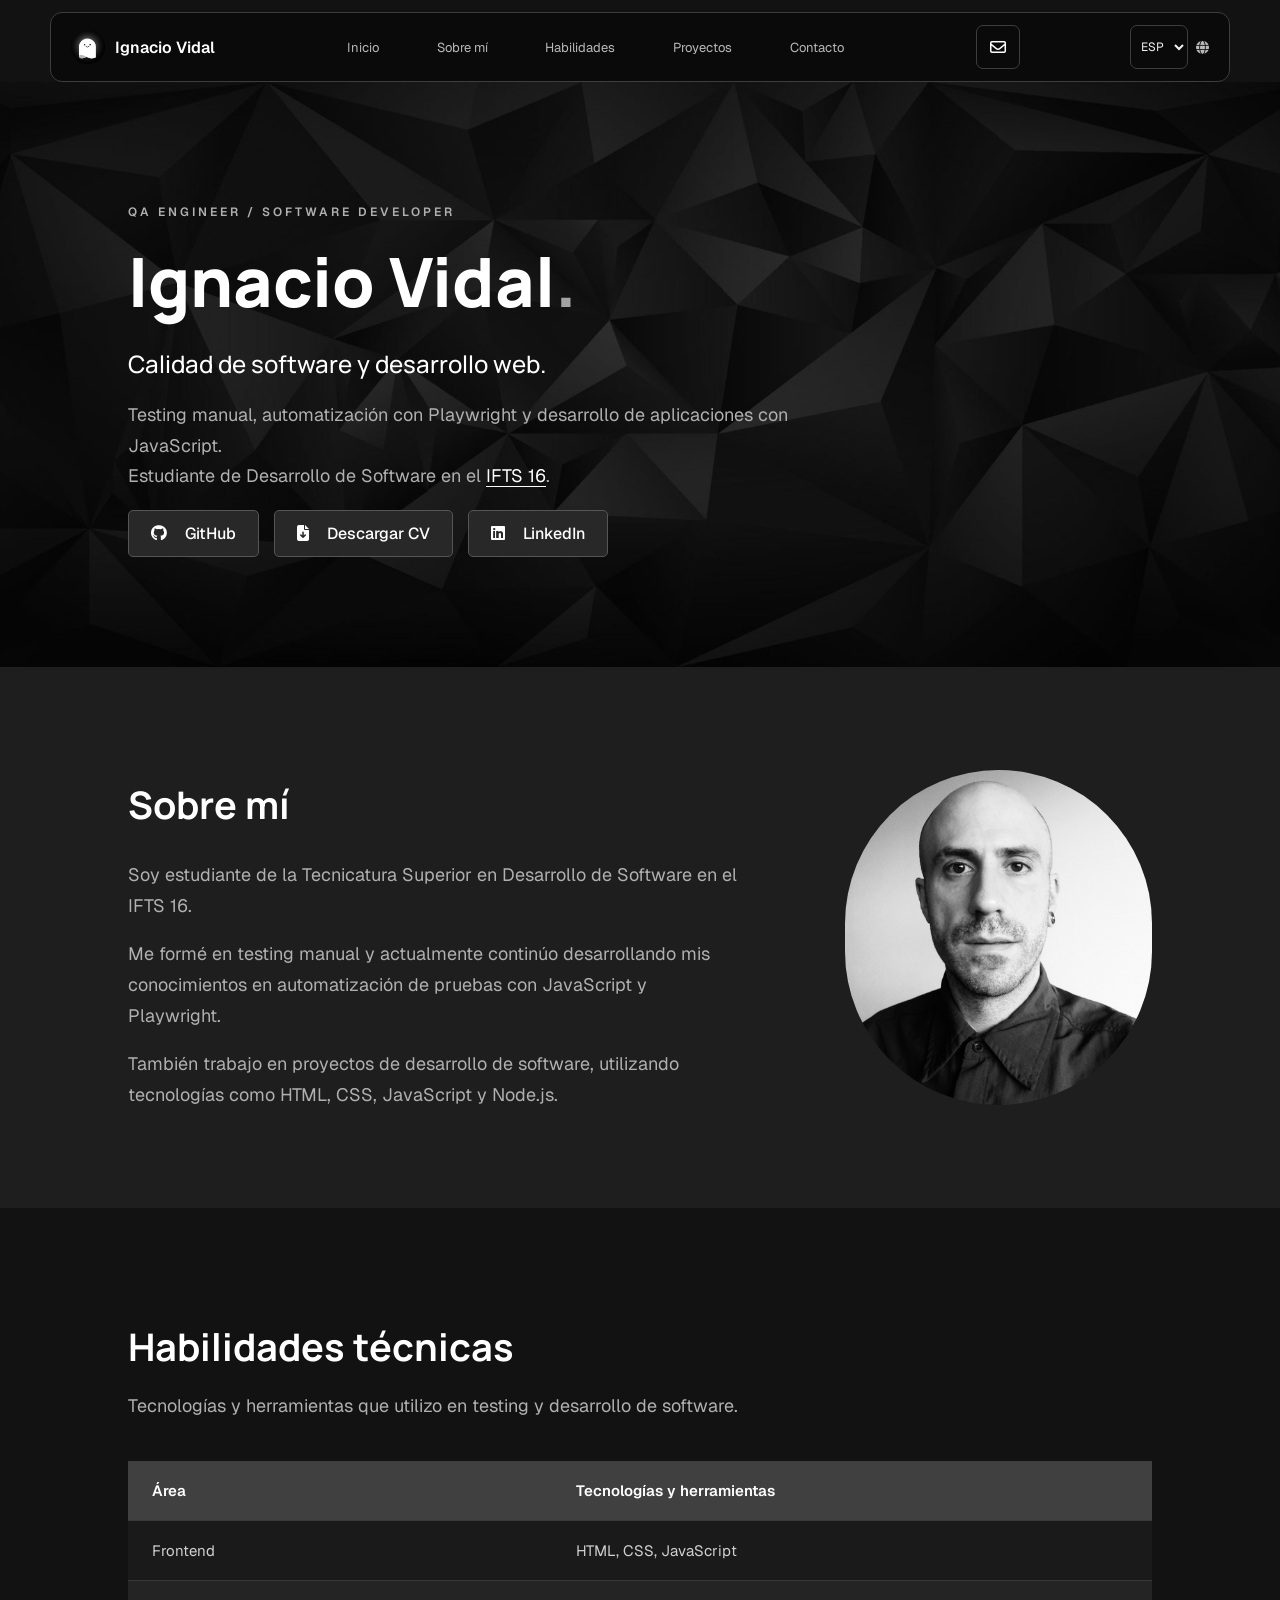
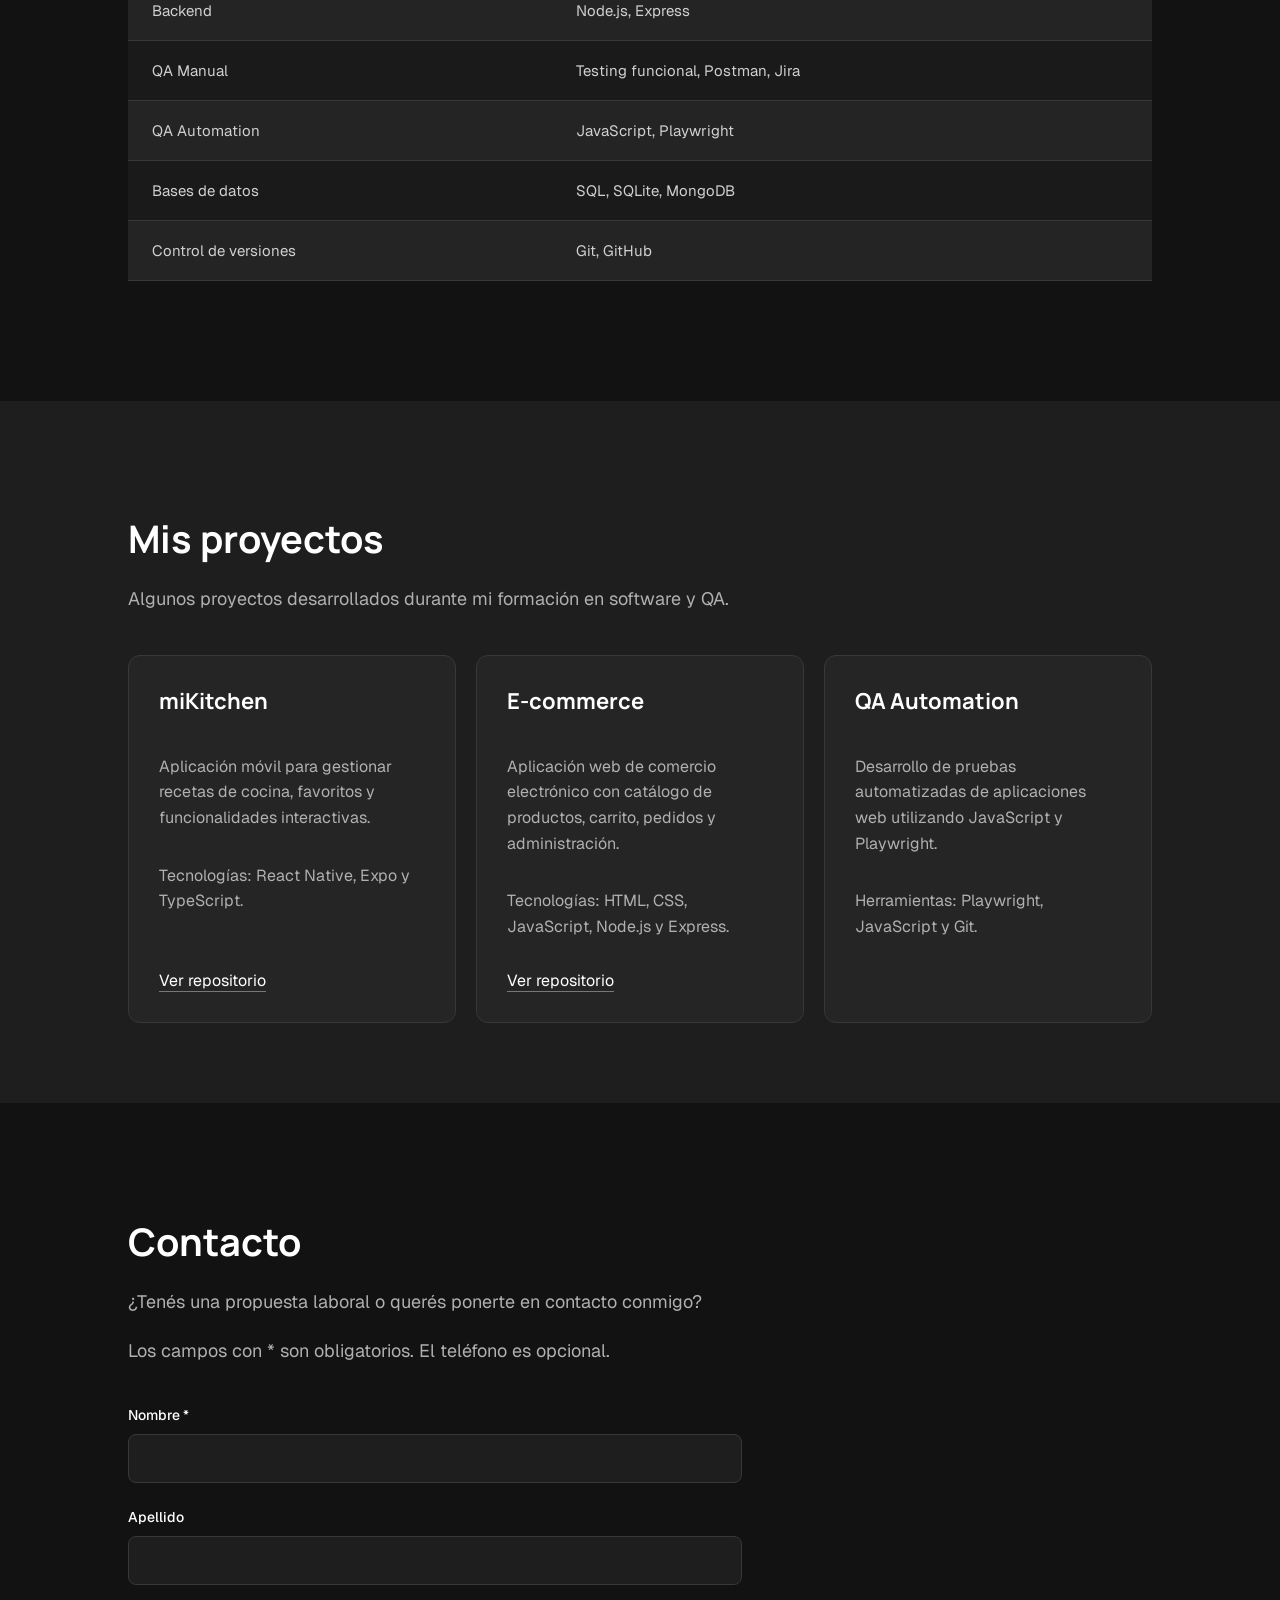
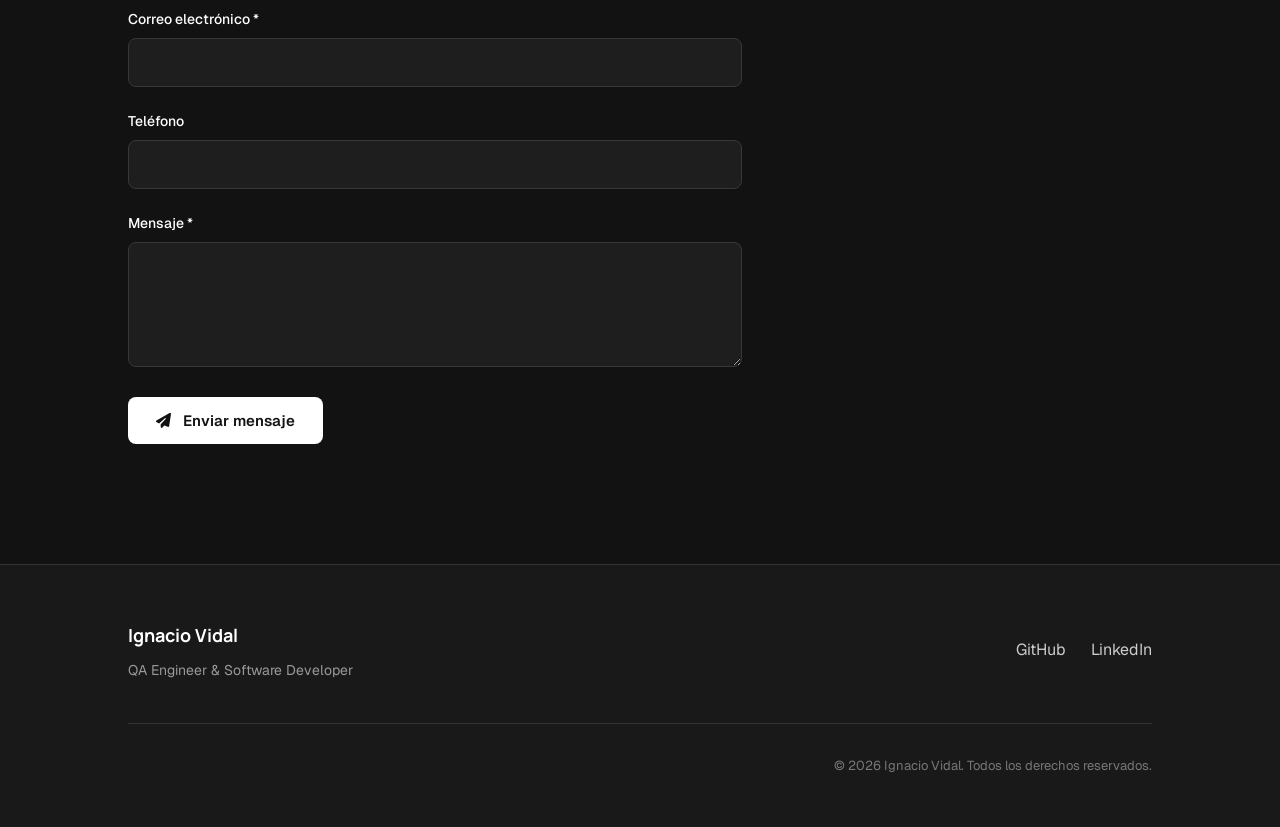
==== commit b38e3b3f: "Bring editorial navigation bar styling to main" ====
--- a/index.html
+++ b/index.html
@@ -40,7 +40,7 @@
       </div>
 
       <!-- Menú de navegación -->
-      <nav>
+      <nav aria-label="Navegación principal">
         <ul>
           <li><a href="#inicio">Inicio</a></li>
           <li><a href="#sobre-mi">Sobre mí</a></li>
@@ -51,13 +51,13 @@
       </nav>
 
       <div class="mail">
-        <a href="mailto:ignaciovidal@gmail.com" class="btn-mail">
+        <a href="mailto:ignaciovidal@gmail.com" class="btn-mail" aria-label="Enviar un correo">
           <i class="fa-regular fa-envelope"></i>
         </a>
       </div>
       <!-- Selector de idioma -->
       <div class="selector-idioma">
-        <select id="idioma" onchange="window.location.href = this.value">
+        <select aria-label="Seleccionar idioma" id="idioma" onchange="window.location.href = this.value">
           <option value="./index.html" selected>ESP</option>
           <option value="./en.html">ENG</option>
         </select>
--- a/css/styles.css
+++ b/css/styles.css
@@ -6,7 +6,7 @@
 
 body {
   margin: 0;
-  font-family: 'Geist', Arial, sans-serif;
+  font-family: "Geist", Arial, sans-serif;
   background-color: #121212;
   color: #ffffff;
 }
@@ -15,97 +15,126 @@
 h1,
 h2,
 h3 {
-  font-family: 'Manrope', Arial, sans-serif;
+  font-family: "Manrope", Arial, sans-serif;
   font-weight: 700;
 }
 
 /* Encabezado */
 
 header {
+  width: min(1180px, calc(100% - 64px));
+  margin: 12px auto 0;
+  position: sticky;
+  top: 12px;
+  z-index: 10;
   display: flex;
   align-items: center;
   justify-content: space-between;
-  padding: 20px 40px;
-
-  position: sticky;
-  top: 0;
-  z-index: 10;
-
-  background-color: rgba(0, 0, 0, 0);
-  backdrop-filter: blur(6px);
-}
-
-/* Logo del encabezado */
-
+  gap: 22px;
+  padding: 12px 20px;
+  border: 1px solid #3d3d3d;
+  border-radius: 12px;
+  background: rgb(11 11 11 / 95%);
+  backdrop-filter: blur(12px);
+}
 .logo-container {
   display: flex;
   align-items: center;
-  gap: 12px;
-  font-size: 20px;
-  font-weight: bold;
-}
-
+  gap: 10px;
+  font-size: 16px;
+  font-weight: 600;
+  white-space: nowrap;
+}
 .logo-container img {
-  width: 40px;
-  height: 40px;
+  width: 34px;
+  height: 34px;
   border-radius: 50%;
 }
-
 .logo-container p {
   margin: 0;
 }
-
 header nav {
-  width: 50%;
-}
-
+  flex: 1;
+  min-width: 0;
+  max-width: 540px;
+}
 header ul {
   display: flex;
-  justify-content: space-between;
-  list-style-type: none;
-  padding-left: 0;
-}
-
-header a {
-  color: #ffffff;
-  text-decoration: none;
-}
-
-/* Botón de contacto por correo */
-
-.mail {
-  margin: 20px 0;
-}
-
-.btn-mail {
+  justify-content: space-around;
+  gap: 14px;
+  list-style: none;
+  padding: 0;
+  margin: 0;
+}
+header nav a {
   display: inline-flex;
   align-items: center;
+  min-height: 44px;
+  color: #b9b9b9;
+  font-size: 13px;
+  text-decoration: none;
+  white-space: nowrap;
+}
+header nav a:hover {
+  color: #fff;
+}
+.btn-mail {
+  display: grid;
+  place-items: center;
+  width: 44px;
+  height: 44px;
+  border: 1px solid #3d3d3d;
+  border-radius: 7px;
+  text-decoration: none;
+}
+.selector-idioma {
+  display: flex;
+  align-items: center;
   gap: 8px;
-
-  padding: 9px 15px;
+}
+.selector-idioma select {
+  min-height: 44px;
+  padding: 6px;
+  font: inherit;
+  font-size: 12px;
+  color: #f2f2f2;
+  background: transparent;
+  border: 1px solid #3d3d3d;
+  border-radius: 7px;
+  cursor: pointer;
+}
+.selector-idioma i {
+  color: #b9b9b9;
   font-size: 13px;
-  font-weight: 500;
-
-  color: #cccccc;
-  background-color: transparent;
-  border: 1px solid #444444;
-  border-radius: 6px;
-
+}
+header a {
   text-decoration: none;
-  transition: all 0.2s ease;
-}
-
+  color: inherit;
+}
+.mail {
+  margin: 0;
+}
 .btn-mail:hover {
-  color: #ffffff;
-  background-color: #252525;
-  border-color: #777777;
-}
+  background: #292929;
+  border-color: #aaa;
+}
+header nav a:focus-visible {
+  color: #fff;
+}
+:focus-visible {
+  outline: 2px solid #ccc;
+  outline-offset: 4px;
+}
+html {
+  scroll-padding-top: 110px;
+}
+
 /*//////////////// PORTADA ////////////////*/
 
 #inicio {
   position: relative;
   padding: 110px 40px;
-  background-image: url('../assets/img/banner.jpg');
+  background-image: url("../assets/img/banner.jpg");
   background-size: cover;
   background-position: center;
   background-repeat: no-repeat;
@@ -114,7 +143,7 @@
 /* Capa oscura sobre el banner */
 
 #inicio::before {
-  content: '';
+  content: "";
   position: absolute;
   top: 0;
   left: 0;
@@ -145,7 +174,7 @@
 }
 
 #inicio h1 {
-  font-family: 'Manrope', Arial, sans-serif;
+  font-family: "Manrope", Arial, sans-serif;
   font-size: 4rem;
   font-weight: 800;
   margin: 15px 0;
@@ -273,11 +302,15 @@
   text-align: left;
   line-height: 1.6;
 }
+
+.habilidades-contenido > p {
+  font-size: 18px;
+  line-height: 1.7;
+}
 /* Composición de Habilidades */
 
 .habilidades-contenido {
-  width: 85%;
-  margin-left: 0%;
+  width: 100%;
 }
 
 /* Tabla de tecnologías */
@@ -286,7 +319,7 @@
   width: 100%;
   margin: 40px 0;
   border-collapse: collapse;
-  font-family: 'Geist', Arial, sans-serif;
+  font-family: "Geist", Arial, sans-serif;
 }
 
 /* Celdas */
@@ -432,7 +465,7 @@
 form textarea {
   width: 100%;
   padding: 14px;
-  font-family: 'Geist', Arial, sans-serif;
+  font-family: "Geist", Arial, sans-serif;
   font-size: 15px;
   background-color: #1e1e1e;
   color: #ffffff;
@@ -453,7 +486,7 @@
   background-color: #ffffff;
   color: #121212;
   padding: 14px 28px;
-  font-family: 'Geist', Arial, sans-serif;
+  font-family: "Geist", Arial, sans-serif;
   font-size: 15px;
   font-weight: 600;
   border: none;
@@ -578,77 +611,64 @@
 form button i {
   margin-right: 8px;
 }
-/* Selector de idioma */
-
-.selector-idioma {
-  display: flex;
-  align-items: center;
-  gap: 8px;
-}
-
-.selector-idioma i {
-  color: #b0b0b0;
+/* Ancho máximo del contenido principal */
+
+#inicio,
+#sobre-mi,
+#habilidades,
+#proyectos,
+#contacto,
+footer {
+  padding-left: max(10%, calc(50% - 560px));
+  padding-right: max(10%, calc(50% - 560px));
+}
+
+/* Jerarquía tipográfica */
+
+#inicio h1 {
+  font-size: 4.25rem;
+}
+
+#sobre-mi h2,
+#habilidades h2,
+#proyectos h2,
+#contacto h2 {
+  font-size: 2.375rem;
+}
+
+.presentacion-descripcion,
+.sobre-mi-texto p,
+#habilidades > p,
+#proyectos > p,
+#contacto > p {
+  font-size: 18px;
+  line-height: 1.7;
+}
+
+.proyecto p {
   font-size: 16px;
 }
 
-.selector-idioma select {
-  background-color: #242424;
-  color: #ffffff;
-  border: 1px solid #444444;
-  border-radius: 6px;
-  padding: 8px 10px;
-  font-family: 'Geist', Arial, sans-serif;
-  cursor: pointer;
-}
 /*//////////////// responsive ////////////////*/
 
 /* Tablet vertical */
 
-@media (max-width: 768px) {
+/* TABLET HORIZONTAL - 1080px */
+
+@media (max-width: 1080px) {
   header {
-    flex-direction: column;
-    align-items: center;
-  }
-
-  header nav {
-    width: 100%;
-  }
-
+    gap: 14px;
+    padding-inline: 16px;
+  }
+  .logo-container {
+    font-size: 14px;
+  }
   header ul {
-    flex-wrap: wrap;
-    justify-content: center;
-    gap: 15px;
-  }
-
-  .contenedor-proyectos {
-    flex-wrap: wrap;
-    justify-content: center;
-  }
-
-  .proyecto {
-    width: 40%;
-  }
-
-  form {
-    width: 80%;
-  }
-}
-/* TABLET HORIZONTAL - 1080px */
-
-@media (max-width: 1080px) {
-  /* Encabezado */
-  header {
-    padding: 20px 30px;
-  }
-
-  header nav {
-    width: 60%;
-  }
-
-  header ul {
-    gap: 12px;
-  }
-
+    gap: 10px;
+  }
+  header nav a {
+    font-size: 12px;
+  }
   /* Portada */
   .presentacion {
     width: 85%;
@@ -677,19 +697,102 @@
     width: 70%;
   }
 }
-
+@media (max-width: 768px) {
+  html {
+    scroll-padding-top: 16px;
+  }
+
+  #inicio,
+  #sobre-mi,
+  #habilidades,
+  #proyectos,
+  #contacto,
+  footer {
+    padding-left: 24px;
+    padding-right: 24px;
+  }
+
+  header {
+    position: static;
+    width: calc(100% - 32px);
+    margin: 8px auto;
+    display: flex;
+    flex-wrap: wrap;
+    align-items: center;
+    justify-content: space-between;
+
+    height: auto;
+    padding: 8px 12px;
+    gap: 4px 10px;
+  }
+
+  /* Logo */
+
+  .logo-container {
+    flex: 1;
+    min-width: 0;
+  }
+
+  .logo-container p {
+    white-space: nowrap;
+  }
+
+  /* Navegación debajo del logo */
+
+  header nav {
+    order: 3;
+    flex-basis: 100%;
+    width: 100%;
+    max-width: none;
+  }
+
+  header nav ul {
+    display: flex;
+    flex-wrap: wrap;
+    justify-content: center;
+    align-items: center;
+    gap: 0 16px;
+
+    padding: 0;
+    margin: 0;
+  }
+
+  /* Selector de idioma */
+
+  .selector-idioma {
+    margin-left: 0;
+  }
+}
 /*MOBILE 480px */
 
 @media (max-width: 480px) {
   /* Encabezado */
   header {
-    padding: 20px;
-  }
-
-  header ul {
+    padding: 8px 10px;
+  }
+
+  .logo-container {
+    font-size: 16px;
+  }
+
+  .logo-container img {
+    width: 32px;
+    height: 32px;
+  }
+
+  header nav a {
+    font-size: 12px;
+    white-space: nowrap;
+  }
+
+  .selector-idioma i {
+    display: none;
+  }
+
+  header nav ul {
     flex-wrap: wrap;
     justify-content: center;
-    gap: 15px;
+    gap: 0 6px;
   }
   /* Portada móvil */
 
@@ -769,6 +872,21 @@
   .footer-copyright {
     margin-top: 20px;
   }
+
+  #sobre-mi h2,
+  #habilidades h2,
+  #proyectos h2,
+  #contacto h2 {
+    font-size: 2rem;
+  }
+
+  .presentacion-descripcion,
+  .sobre-mi-texto p,
+  .habilidades-contenido > p,
+  #proyectos > p,
+  #contacto > p {
+    font-size: 16px;
+  }
 }
 
 /* MOBILE 2 - 375px */
@@ -776,19 +894,19 @@
 @media (max-width: 375px) {
   /* Encabezado */
   header {
-    padding: 15px;
+    padding: 8px;
   }
 
   .logo-container {
-    font-size: 18px;
-  }
-
-  header ul {
-    gap: 10px;
-  }
-
-  header a {
-    font-size: 13px;
+    font-size: 15px;
+  }
+
+  header nav ul {
+    gap: 0 6px;
+  }
+
+  header nav a {
+    font-size: 12px;
   }
 
   /* Secciones */
@@ -872,9 +990,25 @@
   color: #fca5a5;
 }
 
-.contact-help { color: #b0b0b0; font-size: 14px; }
-.field-error { display: block; color: #fca5a5; margin-top: 8px; line-height: 1.5; }
-.field-error:empty { display: none; }
-form [aria-invalid="true"] { border-color: #fca5a5; }
-form [readonly] { opacity: 0.75; }
-.contact-status[data-state="sending"] { color: #93c5fd; }
+.contact-help {
+  color: #b0b0b0;
+  font-size: 14px;
+}
+.field-error {
+  display: block;
+  color: #fca5a5;
+  margin-top: 8px;
+  line-height: 1.5;
+}
+.field-error:empty {
+  display: none;
+}
+form [aria-invalid="true"] {
+  border-color: #fca5a5;
+}
+form [readonly] {
+  opacity: 0.75;
+}
+.contact-status[data-state="sending"] {
+  color: #93c5fd;
+}
